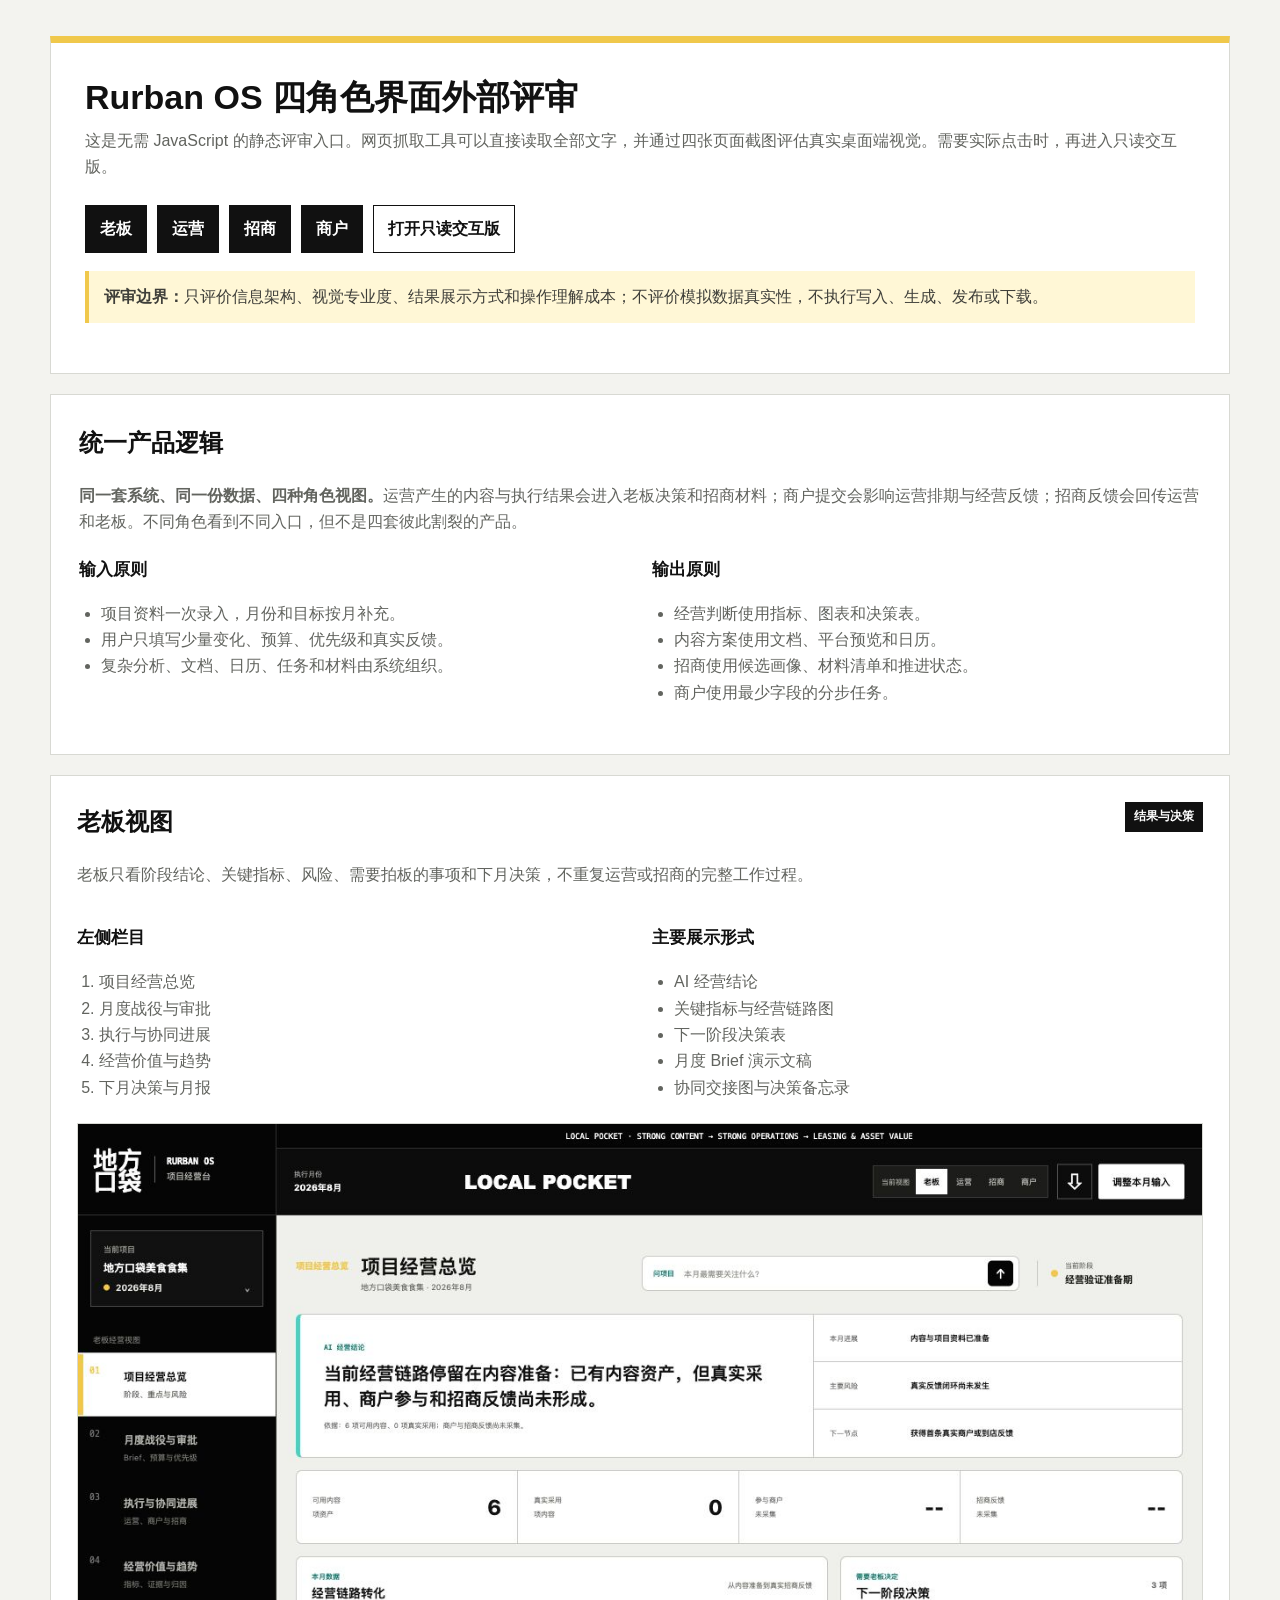
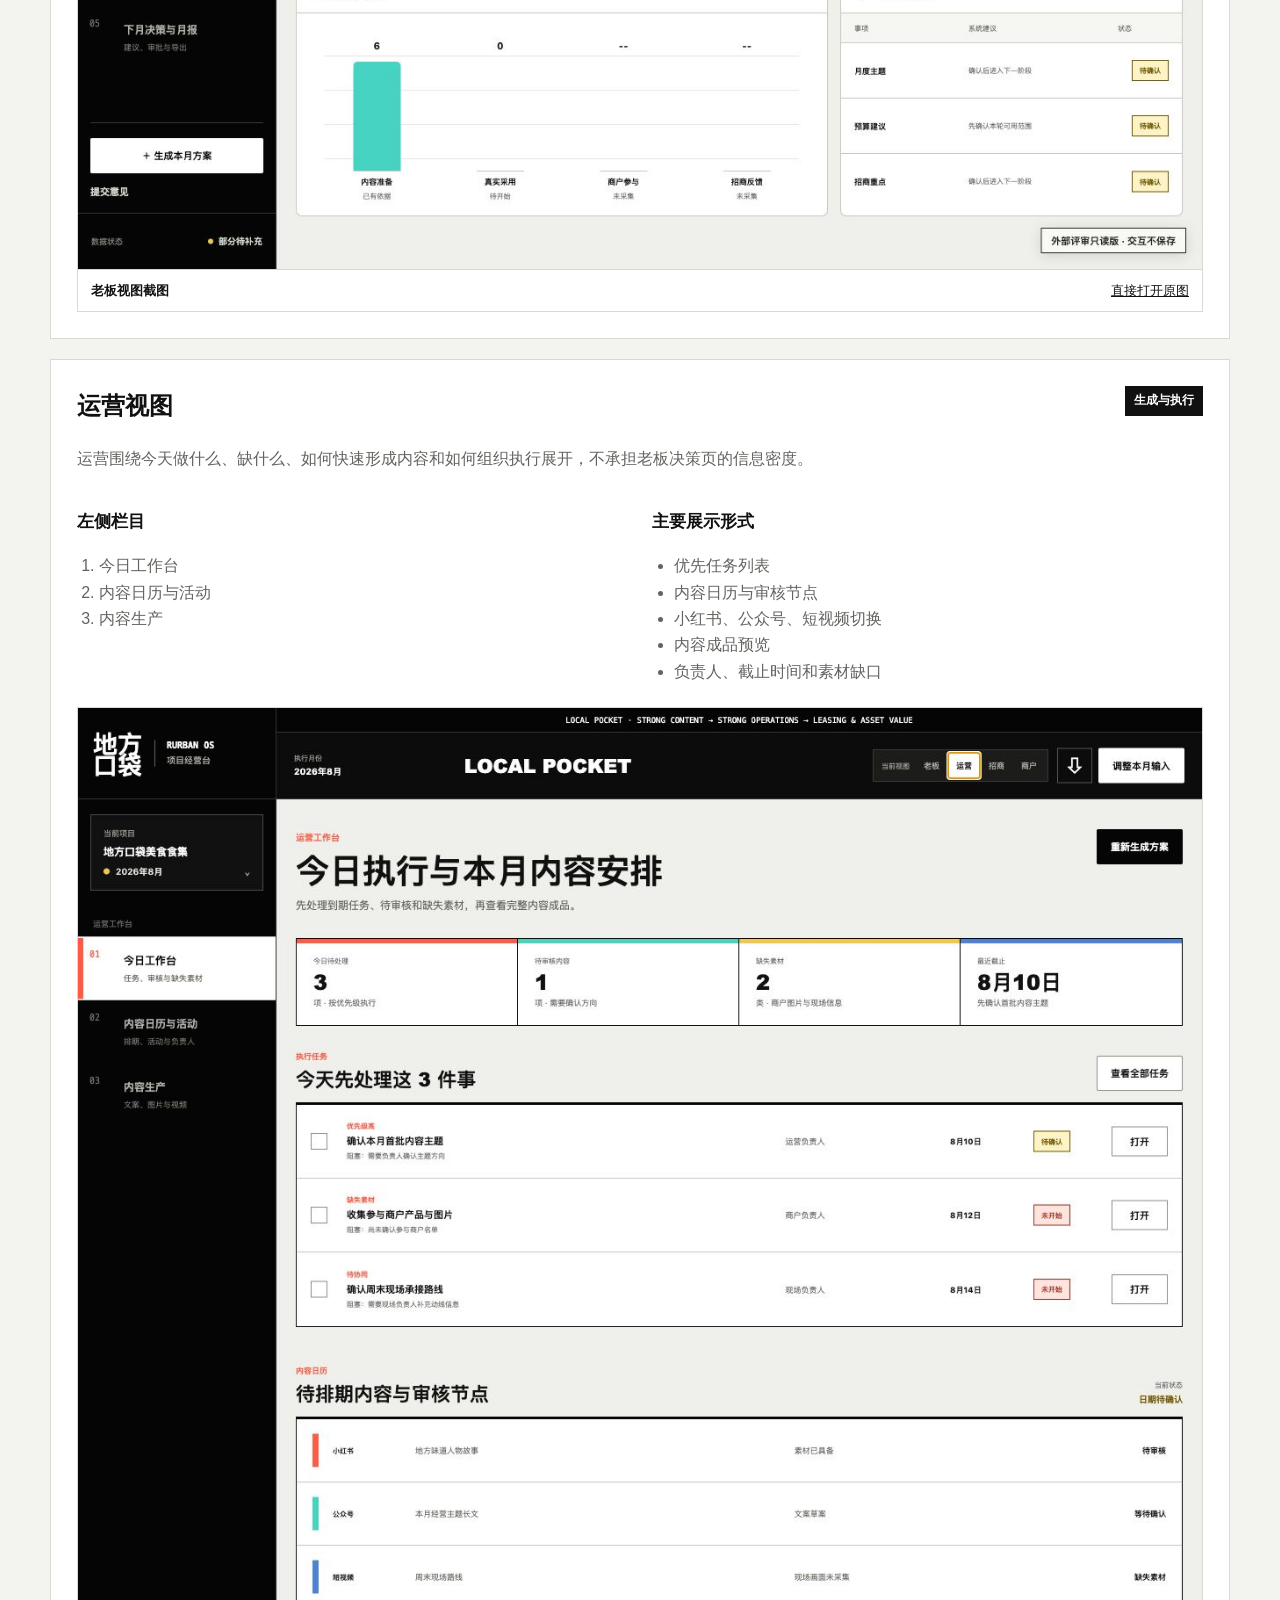
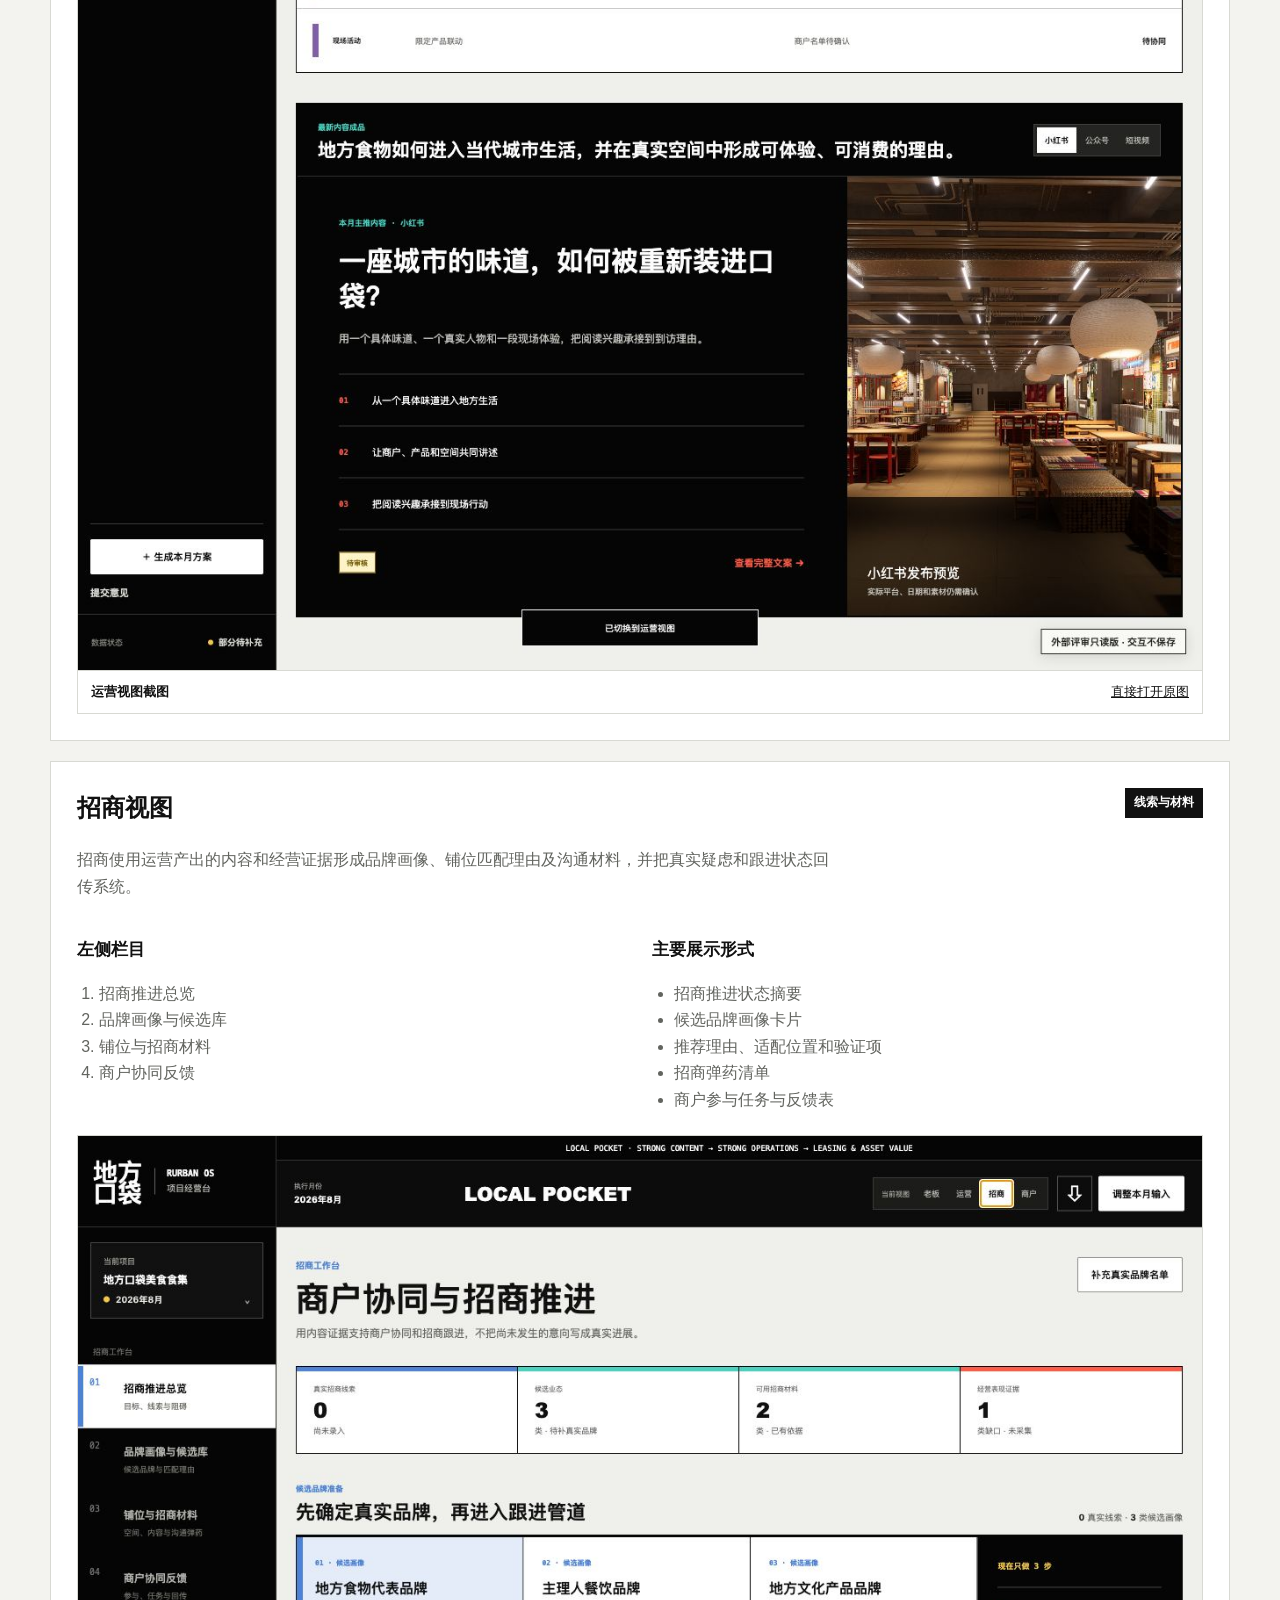
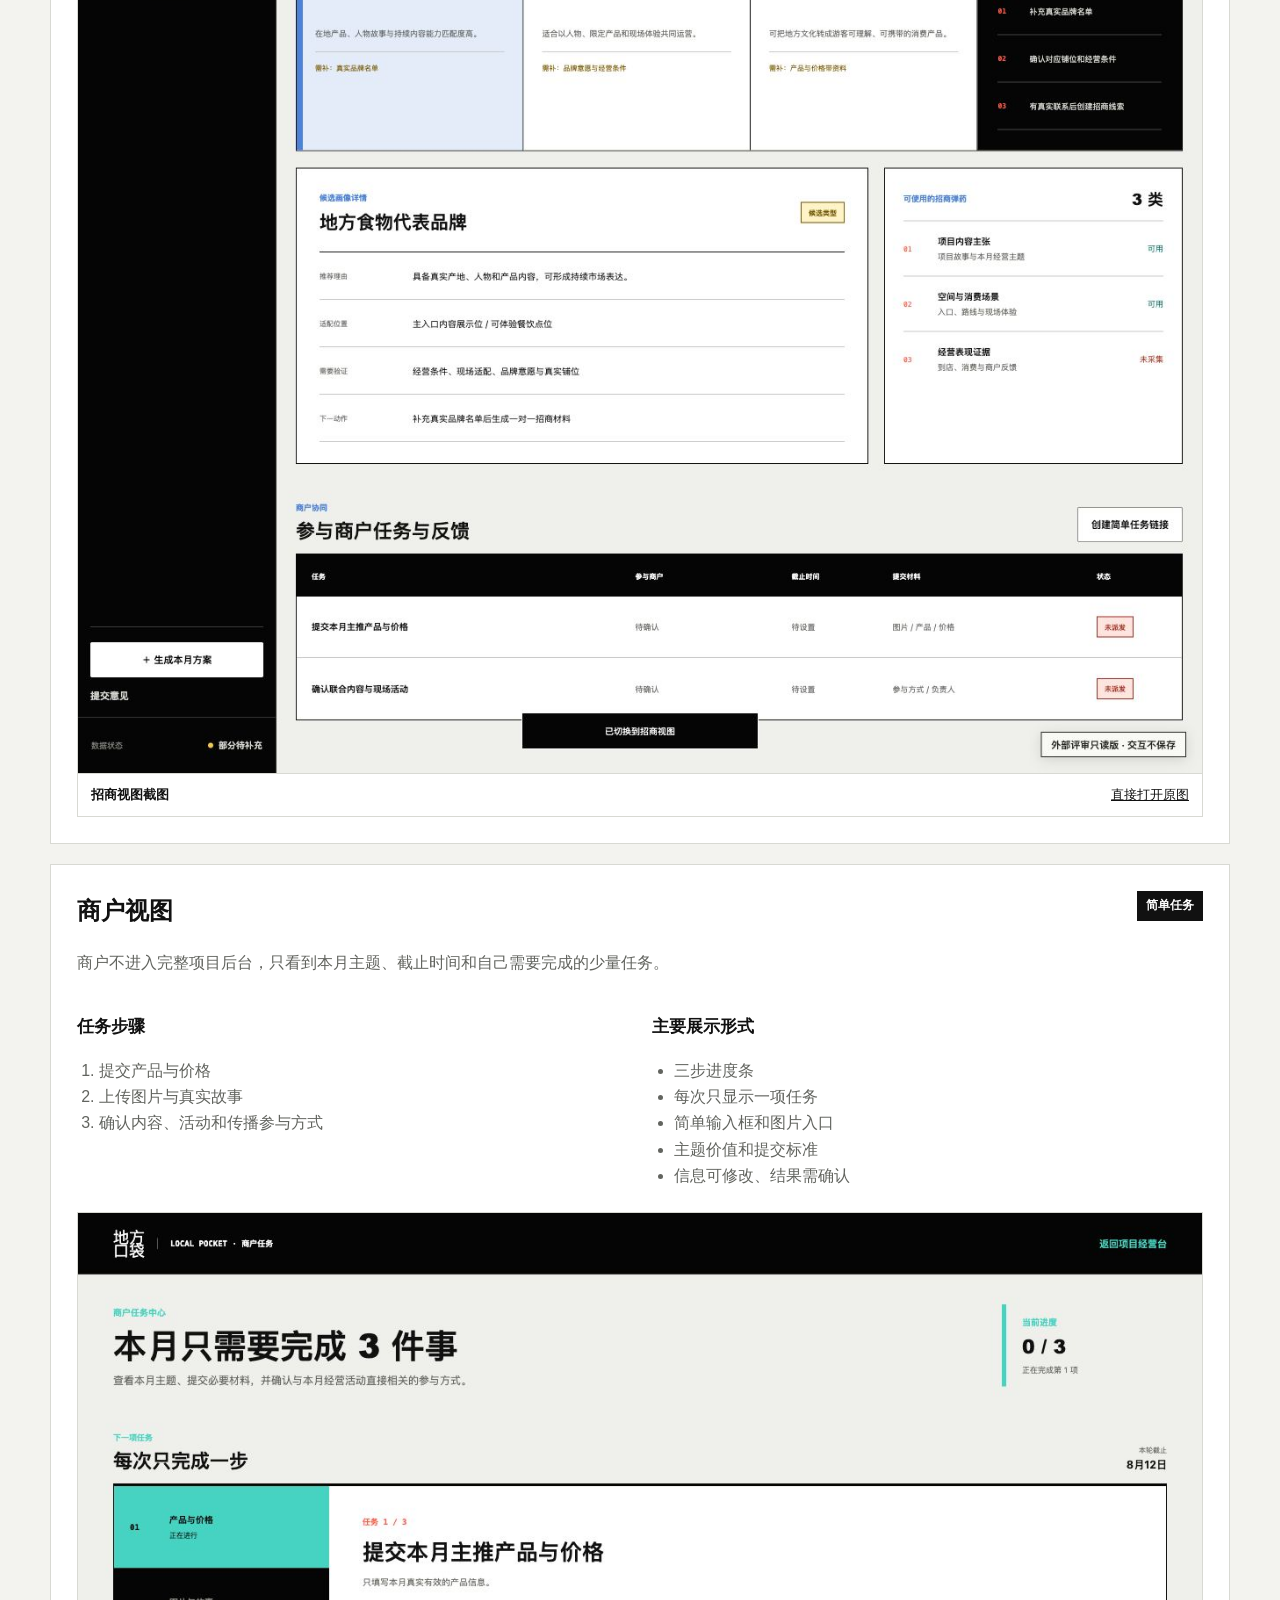
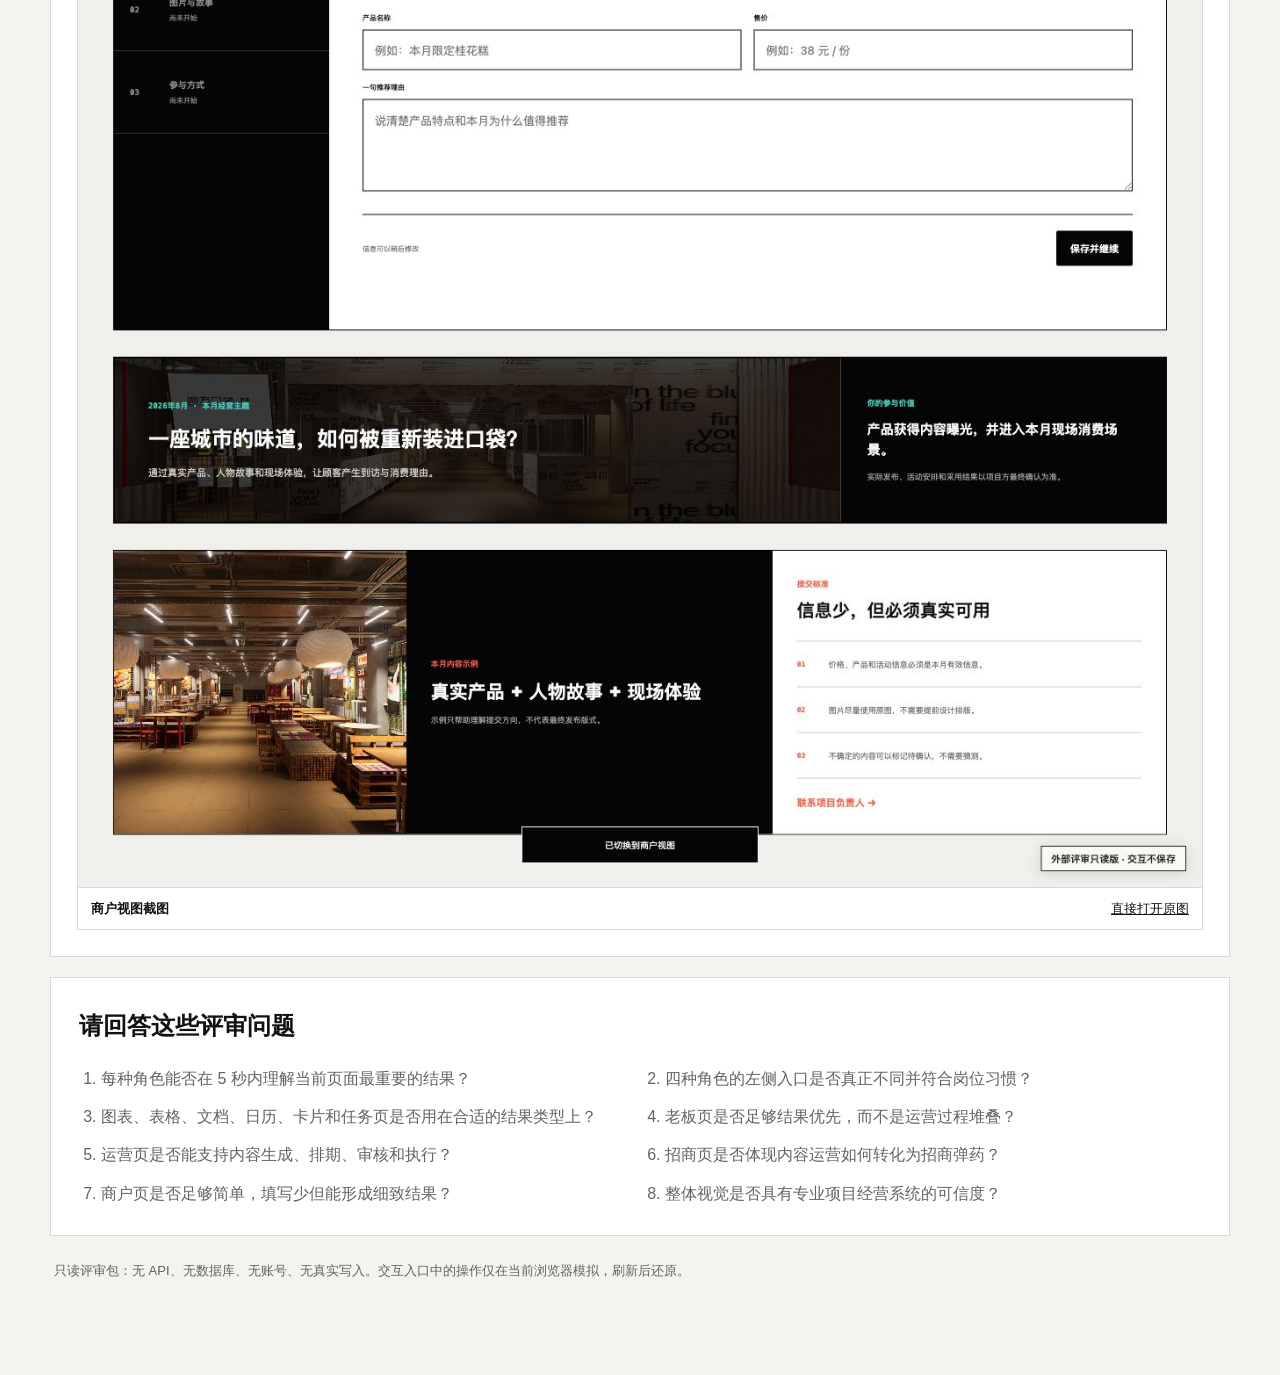
==== index.html @ 967d746f "Publish Rurban OS read-only review" ====
<!doctype html>
<html lang="zh-CN">
<head>
  <meta charset="utf-8">
  <meta name="viewport" content="width=device-width, initial-scale=1">
  <title>Rurban OS｜四角色界面外部评审</title>
  <meta name="description" content="无需 JavaScript 的 Rurban OS 四角色界面评审索引，包含老板、运营、招商、商户页面截图与评审说明。">
  <style>
    :root { color-scheme: light; --ink:#111; --muted:#62645f; --line:#d8d9d3; --paper:#fff; --canvas:#f3f3ef; --yellow:#f0c84b; }
    * { box-sizing:border-box; }
    body { margin:0; color:var(--ink); background:var(--canvas); font-family:-apple-system,BlinkMacSystemFont,"Segoe UI","PingFang SC","Microsoft YaHei",sans-serif; line-height:1.65; }
    a { color:inherit; }
    main { width:min(1180px,calc(100% - 32px)); margin:0 auto; padding:36px 0 80px; }
    header, section, article { background:var(--paper); border:1px solid var(--line); }
    header { padding:34px; border-top:7px solid var(--yellow); }
    h1,h2,h3,p { margin-top:0; }
    h1 { margin-bottom:10px; font-size:34px; line-height:1.2; }
    h2 { font-size:24px; }
    h3 { font-size:17px; }
    p,li { color:var(--muted); }
    nav { display:flex; flex-wrap:wrap; gap:10px; margin-top:24px; }
    nav a,.action { display:inline-block; padding:10px 14px; color:#fff; background:#111; border:1px solid #111; font-weight:700; text-decoration:none; }
    nav a.secondary,.action.secondary { color:#111; background:#fff; }
    .note { margin-top:18px; padding:13px 15px; background:#fff7d6; border-left:4px solid var(--yellow); color:#3f3f3a; }
    section { margin-top:20px; padding:28px; }
    .roles { display:grid; gap:20px; margin-top:20px; }
    article { padding:26px; }
    .role-head { display:flex; align-items:flex-start; justify-content:space-between; gap:20px; }
    .role-head p { max-width:760px; }
    .tag { flex:0 0 auto; padding:5px 9px; background:#111; color:#fff; font-size:12px; font-weight:700; }
    .columns { display:grid; grid-template-columns:1fr 1fr; gap:24px; margin:20px 0; }
    ul,ol { margin-bottom:0; padding-left:22px; }
    figure { margin:22px 0 0; border:1px solid var(--line); background:#ecece7; }
    figure img { display:block; width:100%; height:auto; }
    figcaption { display:flex; flex-wrap:wrap; justify-content:space-between; gap:8px; padding:10px 13px; background:#fff; border-top:1px solid var(--line); font-size:13px; }
    .review-list { display:grid; grid-template-columns:repeat(2,minmax(0,1fr)); gap:12px 28px; }
    code { padding:2px 5px; background:#eeeeea; }
    footer { padding:24px 4px 0; color:var(--muted); font-size:13px; }
    @media (max-width:760px) { h1{font-size:27px}.columns,.review-list{grid-template-columns:1fr}.role-head{display:block}.tag{display:inline-block;margin-bottom:12px} }
  </style>
</head>
<body>
  <main>
    <header>
      <h1>Rurban OS 四角色界面外部评审</h1>
      <p>这是无需 JavaScript 的静态评审入口。网页抓取工具可以直接读取全部文字，并通过四张页面截图评估真实桌面端视觉。需要实际点击时，再进入只读交互版。</p>
      <nav aria-label="评审入口">
        <a href="#owner">老板</a>
        <a href="#operations">运营</a>
        <a href="#leasing">招商</a>
        <a href="#merchant">商户</a>
        <a class="secondary" href="app/">打开只读交互版</a>
      </nav>
      <p class="note"><strong>评审边界：</strong>只评价信息架构、视觉专业度、结果展示方式和操作理解成本；不评价模拟数据真实性，不执行写入、生成、发布或下载。</p>
    </header>

    <section aria-labelledby="scope-title">
      <h2 id="scope-title">统一产品逻辑</h2>
      <p><strong>同一套系统、同一份数据、四种角色视图。</strong>运营产生的内容与执行结果会进入老板决策和招商材料；商户提交会影响运营排期与经营反馈；招商反馈会回传运营和老板。不同角色看到不同入口，但不是四套彼此割裂的产品。</p>
      <div class="columns">
        <div>
          <h3>输入原则</h3>
          <ul>
            <li>项目资料一次录入，月份和目标按月补充。</li>
            <li>用户只填写少量变化、预算、优先级和真实反馈。</li>
            <li>复杂分析、文档、日历、任务和材料由系统组织。</li>
          </ul>
        </div>
        <div>
          <h3>输出原则</h3>
          <ul>
            <li>经营判断使用指标、图表和决策表。</li>
            <li>内容方案使用文档、平台预览和日历。</li>
            <li>招商使用候选画像、材料清单和推进状态。</li>
            <li>商户使用最少字段的分步任务。</li>
          </ul>
        </div>
      </div>
    </section>

    <div class="roles">
      <article id="owner">
        <div class="role-head">
          <div><h2>老板视图</h2><p>老板只看阶段结论、关键指标、风险、需要拍板的事项和下月决策，不重复运营或招商的完整工作过程。</p></div>
          <span class="tag">结果与决策</span>
        </div>
        <div class="columns">
          <div><h3>左侧栏目</h3><ol><li>项目经营总览</li><li>月度战役与审批</li><li>执行与协同进展</li><li>经营价值与趋势</li><li>下月决策与月报</li></ol></div>
          <div><h3>主要展示形式</h3><ul><li>AI 经营结论</li><li>关键指标与经营链路图</li><li>下一阶段决策表</li><li>月度 Brief 演示文稿</li><li>协同交接图与决策备忘录</li></ul></div>
        </div>
        <figure>
          <a href="screenshots/owner.png"><img src="screenshots/owner.png" alt="Rurban OS 老板视图完整桌面端截图"></a>
          <figcaption><strong>老板视图截图</strong><a href="screenshots/owner.png">直接打开原图</a></figcaption>
        </figure>
      </article>

      <article id="operations">
        <div class="role-head">
          <div><h2>运营视图</h2><p>运营围绕今天做什么、缺什么、如何快速形成内容和如何组织执行展开，不承担老板决策页的信息密度。</p></div>
          <span class="tag">生成与执行</span>
        </div>
        <div class="columns">
          <div><h3>左侧栏目</h3><ol><li>今日工作台</li><li>内容日历与活动</li><li>内容生产</li></ol></div>
          <div><h3>主要展示形式</h3><ul><li>优先任务列表</li><li>内容日历与审核节点</li><li>小红书、公众号、短视频切换</li><li>内容成品预览</li><li>负责人、截止时间和素材缺口</li></ul></div>
        </div>
        <figure>
          <a href="screenshots/operations.png"><img src="screenshots/operations.png" alt="Rurban OS 运营视图完整桌面端截图"></a>
          <figcaption><strong>运营视图截图</strong><a href="screenshots/operations.png">直接打开原图</a></figcaption>
        </figure>
      </article>

      <article id="leasing">
        <div class="role-head">
          <div><h2>招商视图</h2><p>招商使用运营产出的内容和经营证据形成品牌画像、铺位匹配理由及沟通材料，并把真实疑虑和跟进状态回传系统。</p></div>
          <span class="tag">线索与材料</span>
        </div>
        <div class="columns">
          <div><h3>左侧栏目</h3><ol><li>招商推进总览</li><li>品牌画像与候选库</li><li>铺位与招商材料</li><li>商户协同反馈</li></ol></div>
          <div><h3>主要展示形式</h3><ul><li>招商推进状态摘要</li><li>候选品牌画像卡片</li><li>推荐理由、适配位置和验证项</li><li>招商弹药清单</li><li>商户参与任务与反馈表</li></ul></div>
        </div>
        <figure>
          <a href="screenshots/leasing.png"><img src="screenshots/leasing.png" alt="Rurban OS 招商视图完整桌面端截图"></a>
          <figcaption><strong>招商视图截图</strong><a href="screenshots/leasing.png">直接打开原图</a></figcaption>
        </figure>
      </article>

      <article id="merchant">
        <div class="role-head">
          <div><h2>商户视图</h2><p>商户不进入完整项目后台，只看到本月主题、截止时间和自己需要完成的少量任务。</p></div>
          <span class="tag">简单任务</span>
        </div>
        <div class="columns">
          <div><h3>任务步骤</h3><ol><li>提交产品与价格</li><li>上传图片与真实故事</li><li>确认内容、活动和传播参与方式</li></ol></div>
          <div><h3>主要展示形式</h3><ul><li>三步进度条</li><li>每次只显示一项任务</li><li>简单输入框和图片入口</li><li>主题价值和提交标准</li><li>信息可修改、结果需确认</li></ul></div>
        </div>
        <figure>
          <a href="screenshots/merchant.png"><img src="screenshots/merchant.png" alt="Rurban OS 商户视图完整桌面端截图"></a>
          <figcaption><strong>商户视图截图</strong><a href="screenshots/merchant.png">直接打开原图</a></figcaption>
        </figure>
      </article>
    </div>

    <section aria-labelledby="questions-title">
      <h2 id="questions-title">请回答这些评审问题</h2>
      <ol class="review-list">
        <li>每种角色能否在 5 秒内理解当前页面最重要的结果？</li>
        <li>四种角色的左侧入口是否真正不同并符合岗位习惯？</li>
        <li>图表、表格、文档、日历、卡片和任务页是否用在合适的结果类型上？</li>
        <li>老板页是否足够结果优先，而不是运营过程堆叠？</li>
        <li>运营页是否能支持内容生成、排期、审核和执行？</li>
        <li>招商页是否体现内容运营如何转化为招商弹药？</li>
        <li>商户页是否足够简单，填写少但能形成细致结果？</li>
        <li>整体视觉是否具有专业项目经营系统的可信度？</li>
      </ol>
    </section>

    <footer>
      <p>只读评审包：无 API、无数据库、无账号、无真实写入。交互入口中的操作仅在当前浏览器模拟，刷新后还原。</p>
    </footer>
  </main>
</body>
</html>
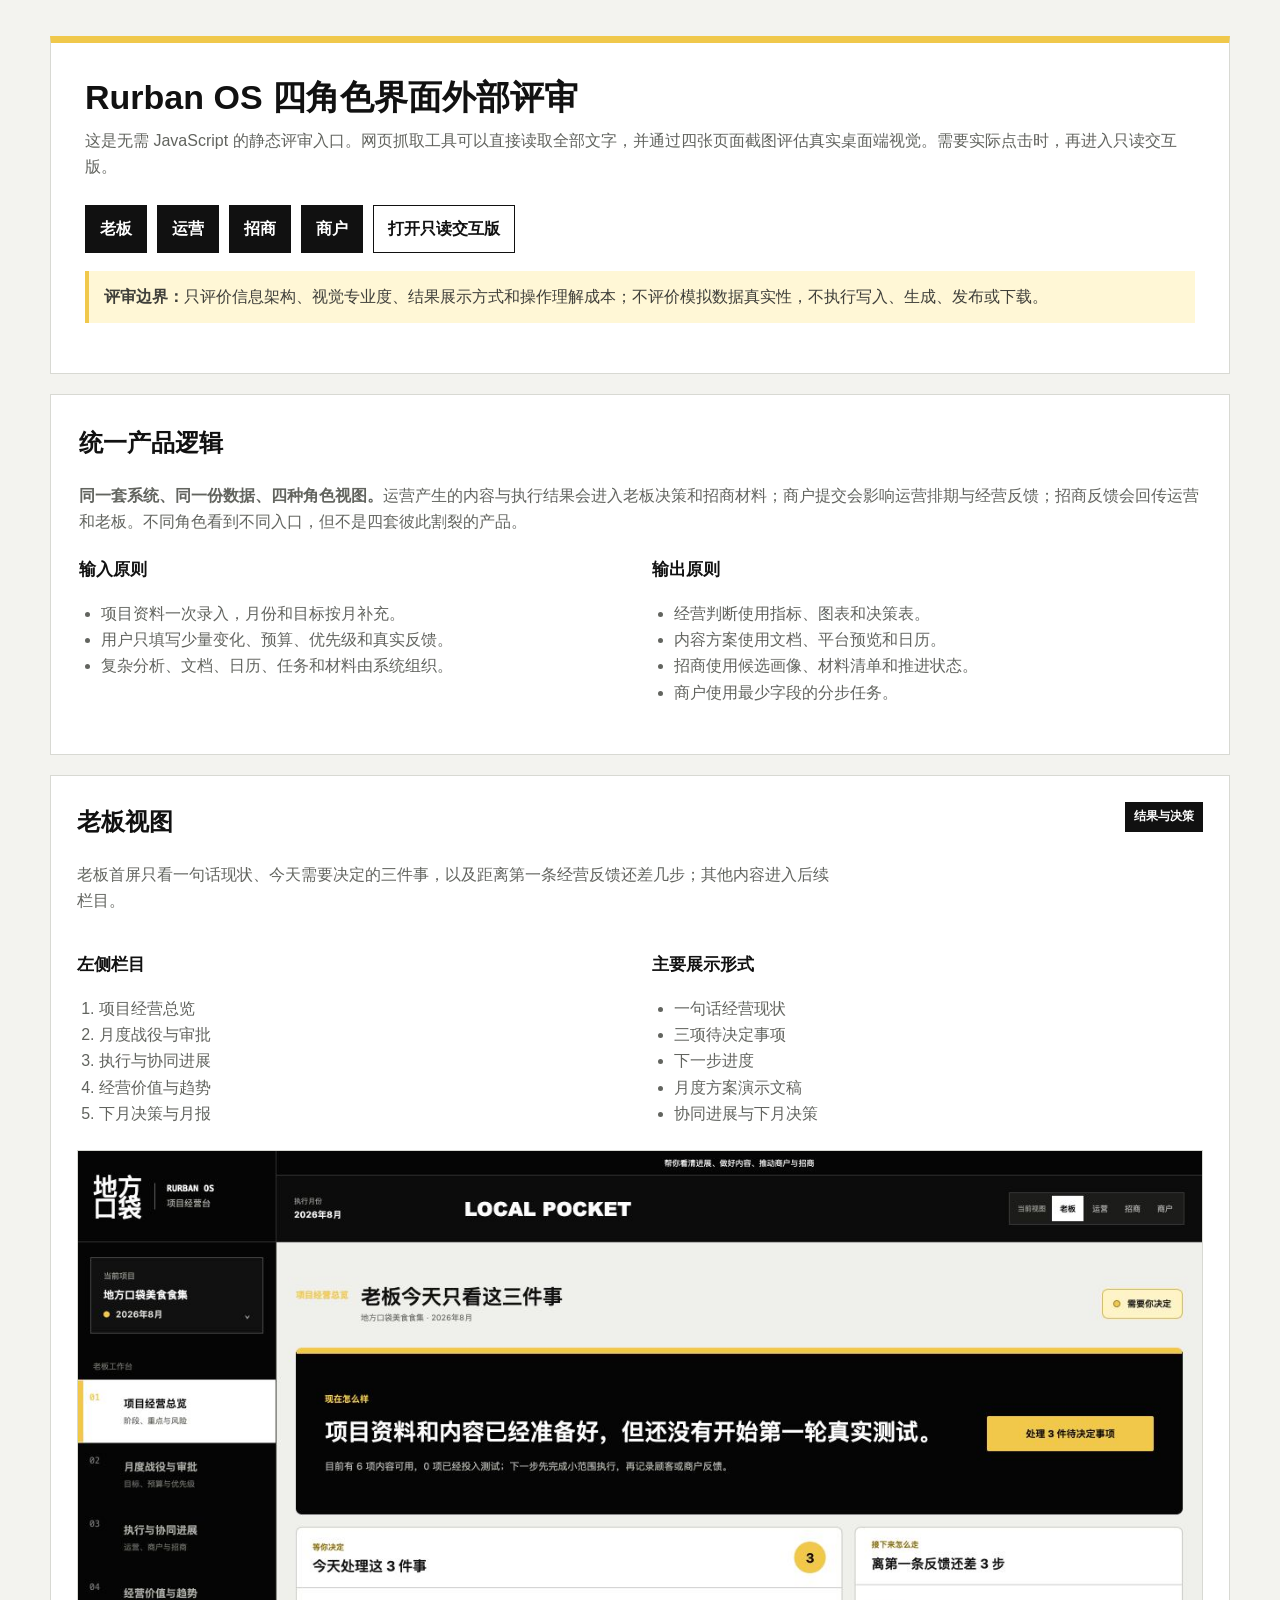
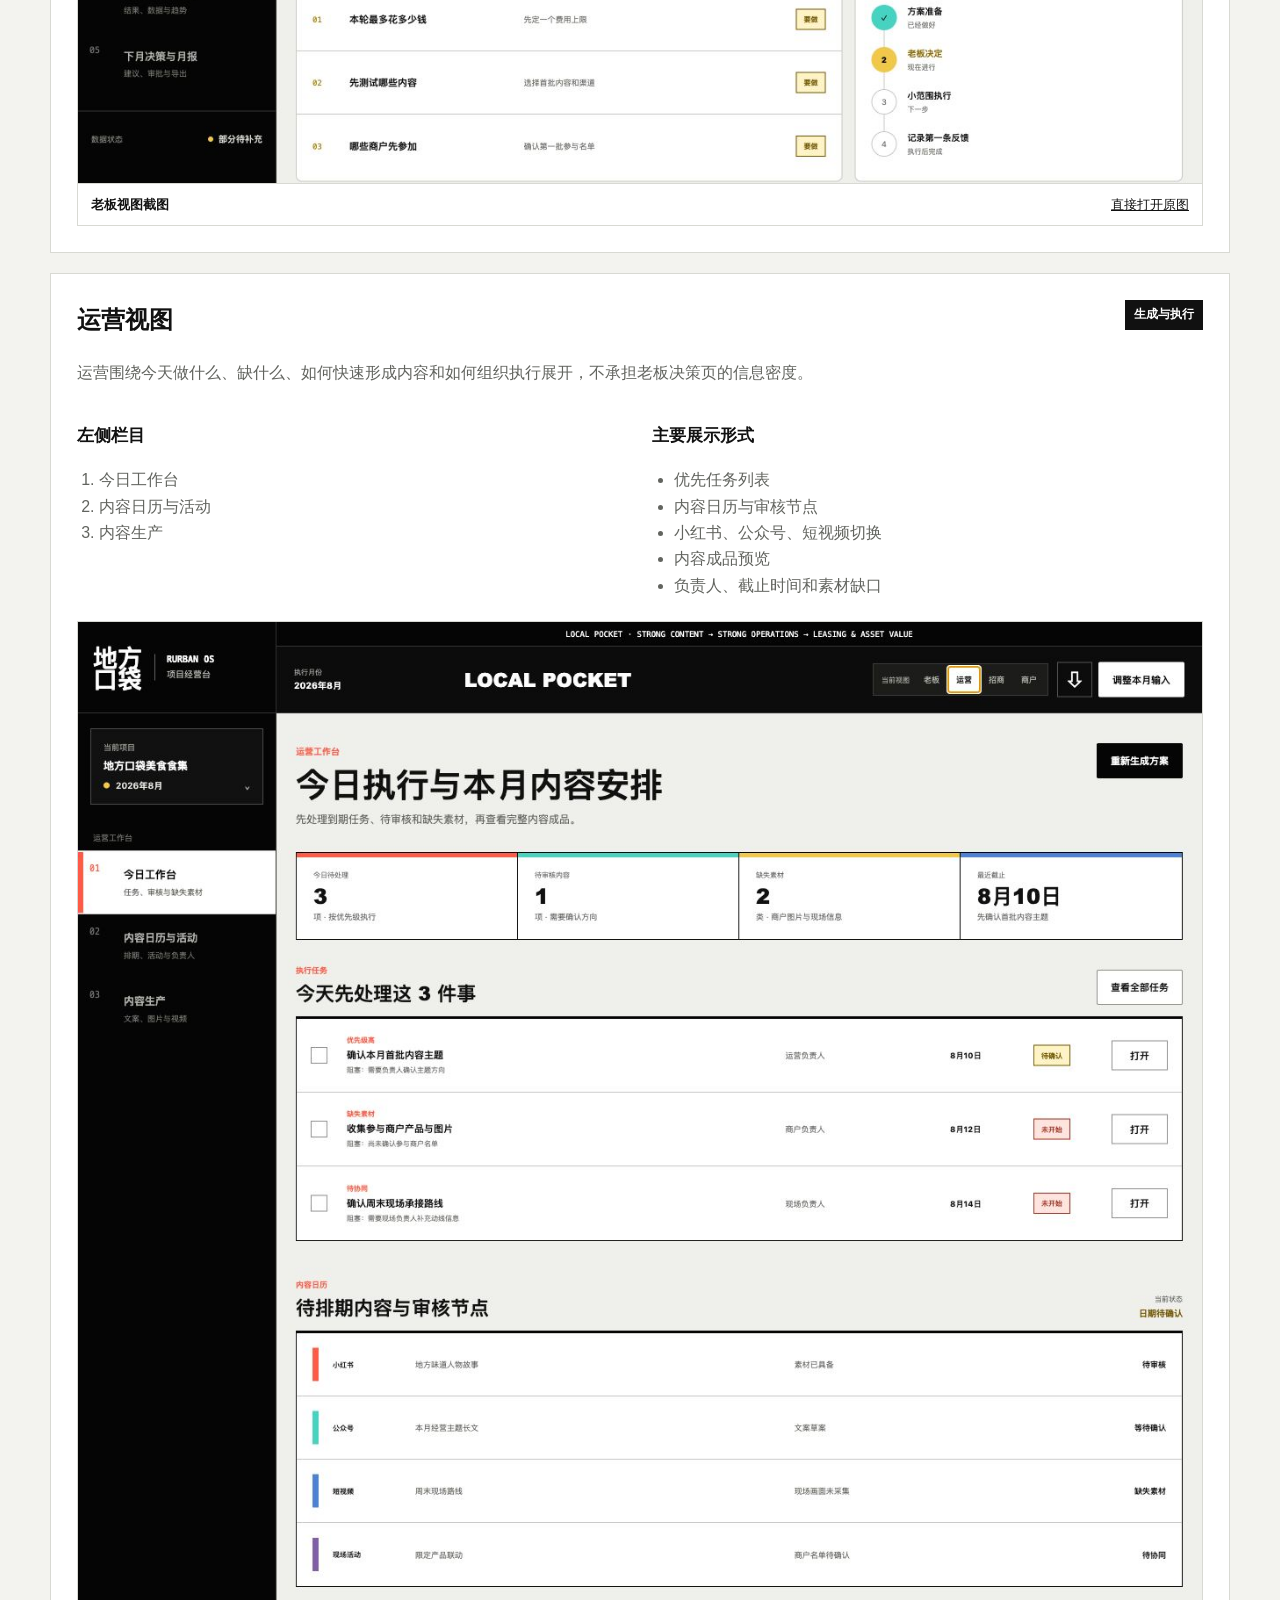
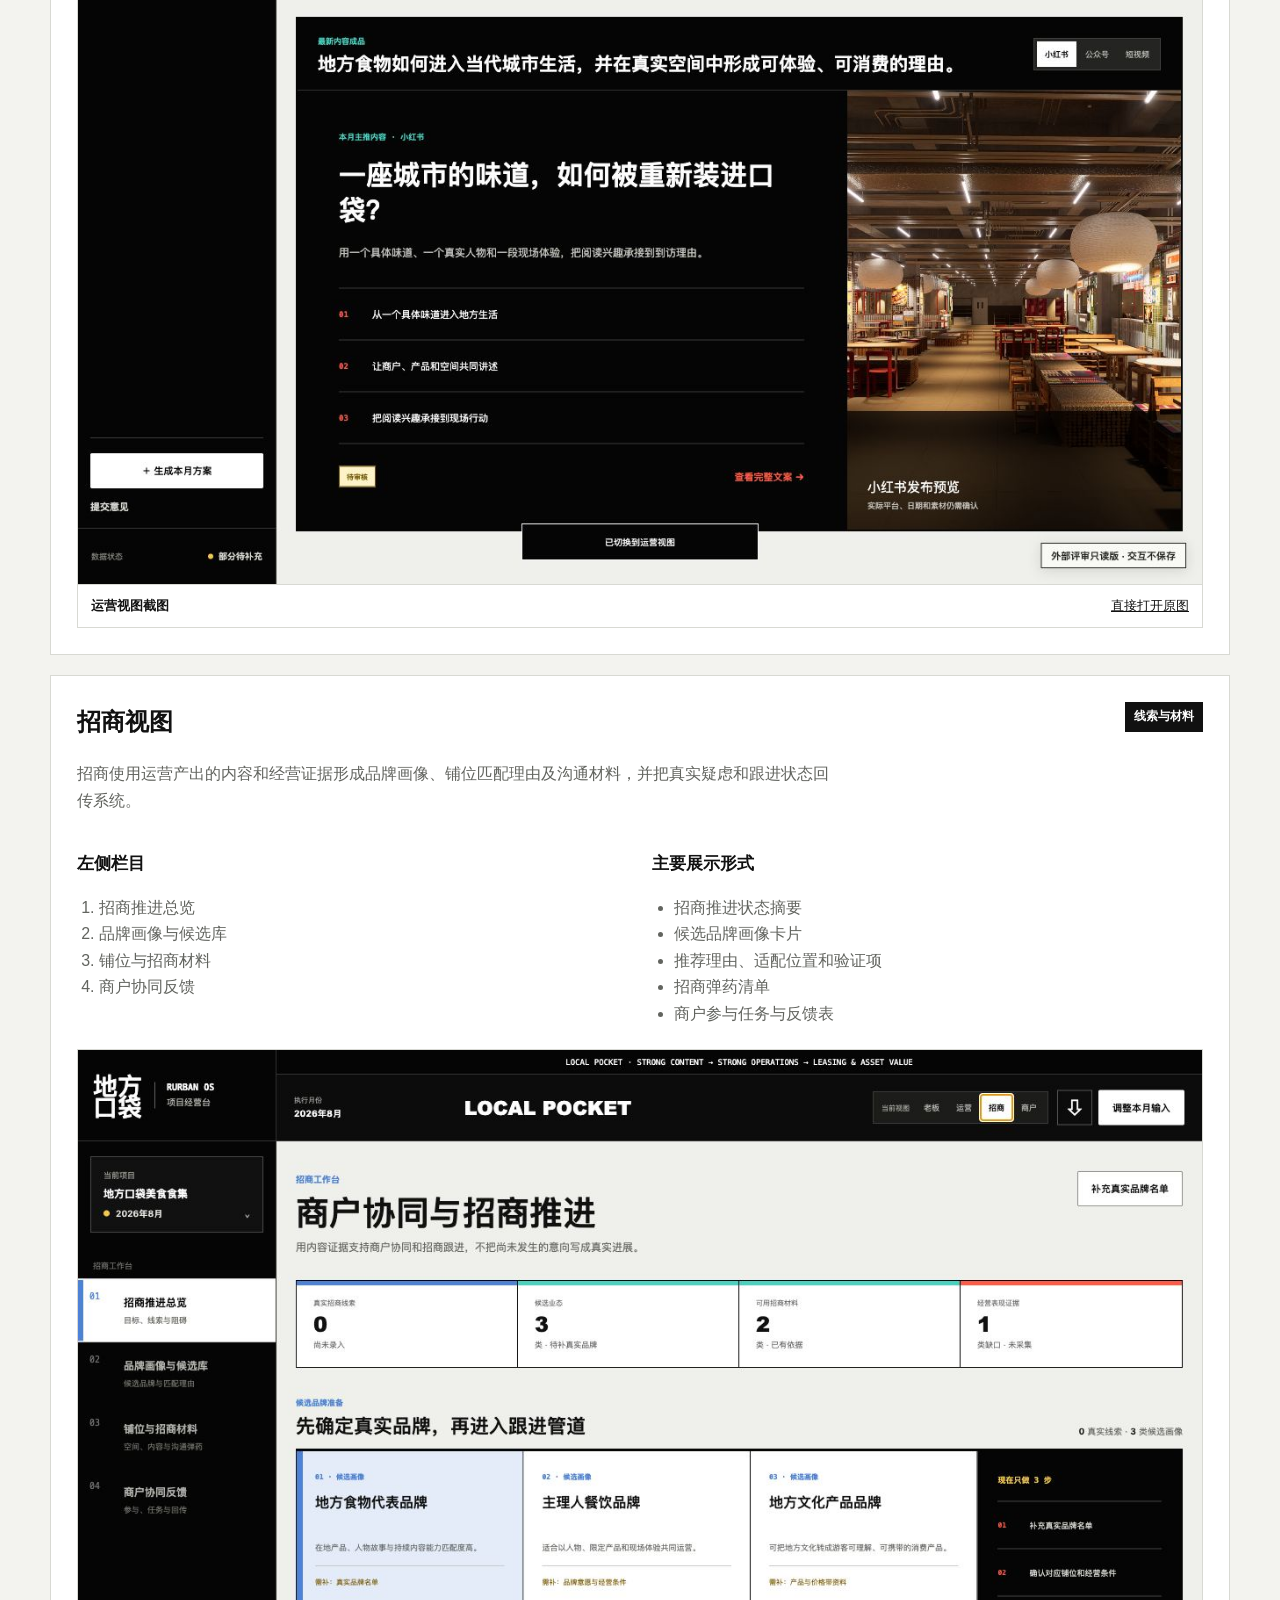
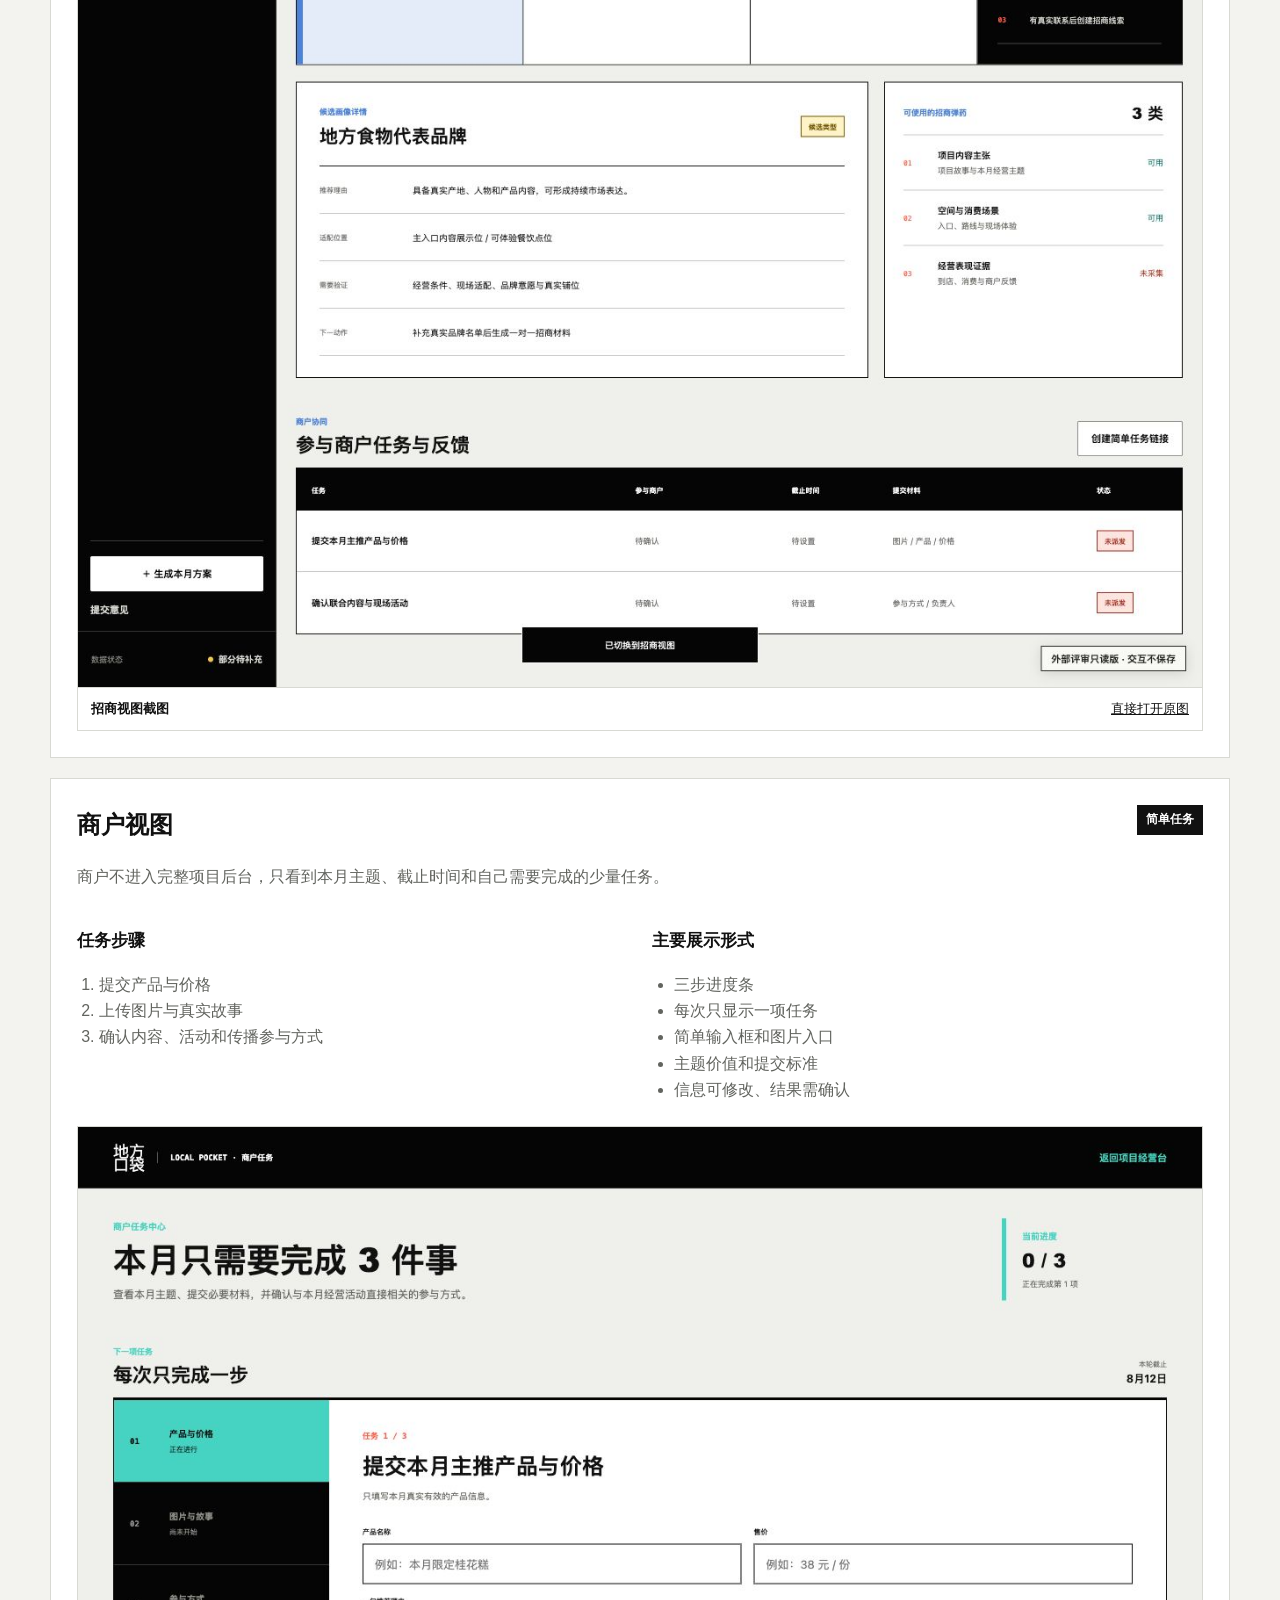
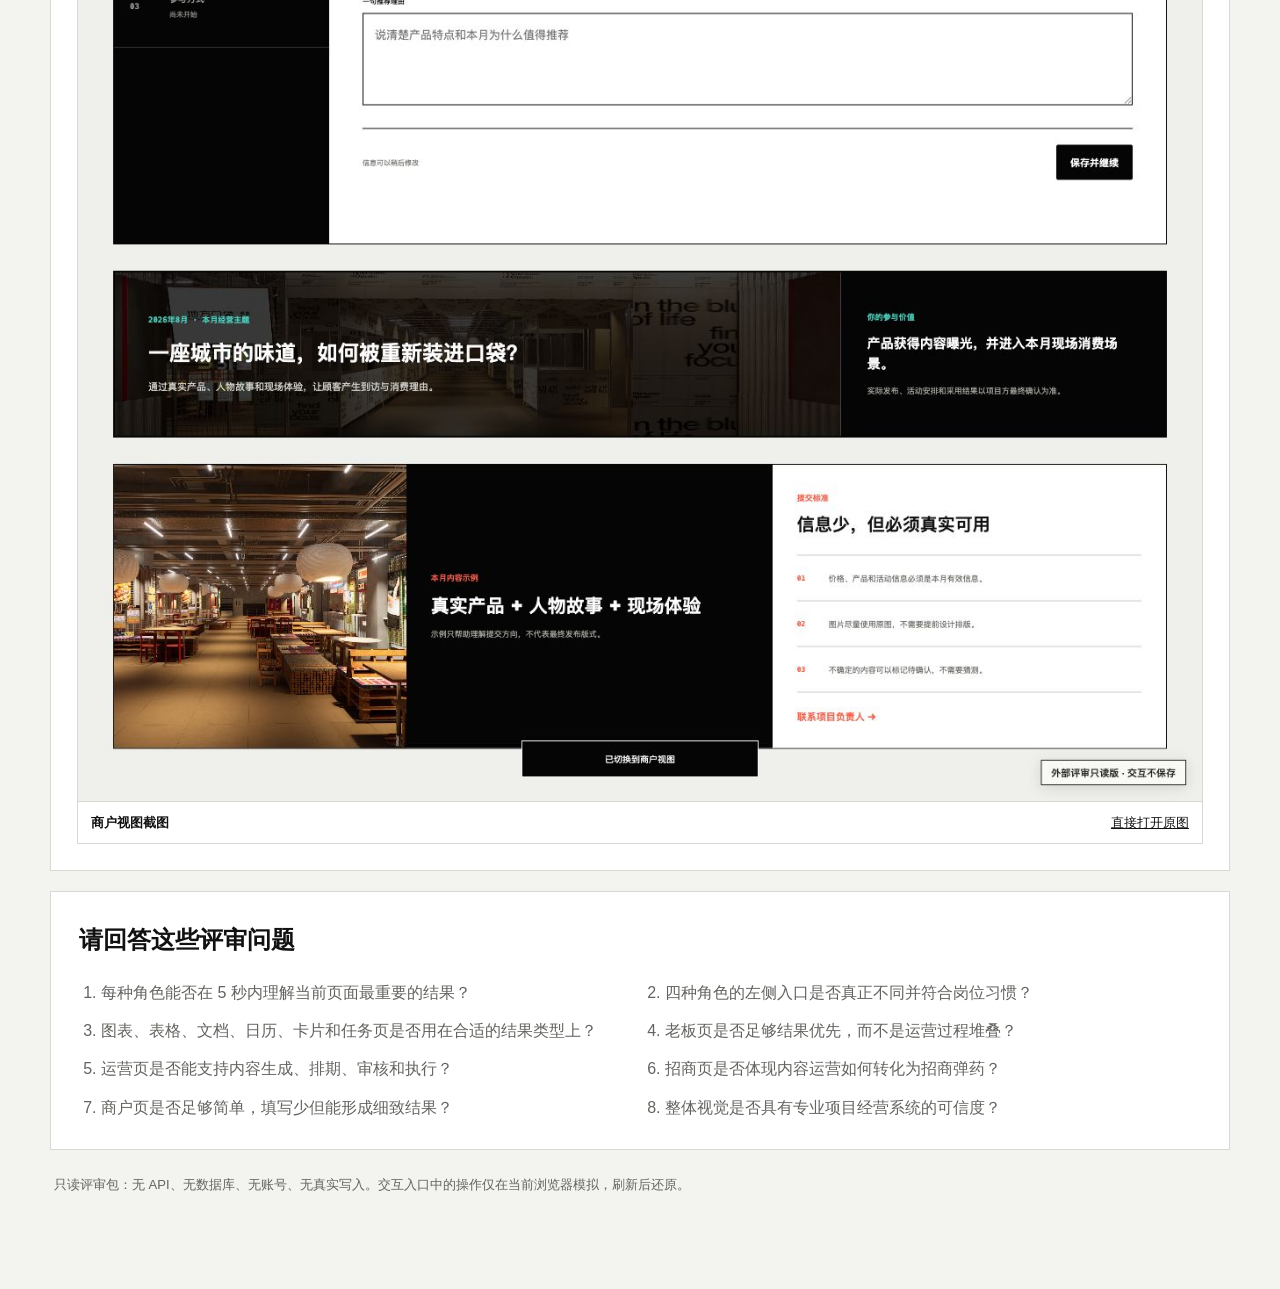
==== commit af2ab08e: "Simplify owner first screen" ====
--- a/index.html
+++ b/index.html
@@ -81,12 +81,12 @@
     <div class="roles">
       <article id="owner">
         <div class="role-head">
-          <div><h2>老板视图</h2><p>老板只看阶段结论、关键指标、风险、需要拍板的事项和下月决策，不重复运营或招商的完整工作过程。</p></div>
+          <div><h2>老板视图</h2><p>老板首屏只看一句话现状、今天需要决定的三件事，以及距离第一条经营反馈还差几步；其他内容进入后续栏目。</p></div>
           <span class="tag">结果与决策</span>
         </div>
         <div class="columns">
           <div><h3>左侧栏目</h3><ol><li>项目经营总览</li><li>月度战役与审批</li><li>执行与协同进展</li><li>经营价值与趋势</li><li>下月决策与月报</li></ol></div>
-          <div><h3>主要展示形式</h3><ul><li>AI 经营结论</li><li>关键指标与经营链路图</li><li>下一阶段决策表</li><li>月度 Brief 演示文稿</li><li>协同交接图与决策备忘录</li></ul></div>
+          <div><h3>主要展示形式</h3><ul><li>一句话经营现状</li><li>三项待决定事项</li><li>下一步进度</li><li>月度方案演示文稿</li><li>协同进展与下月决策</li></ul></div>
         </div>
         <figure>
           <a href="screenshots/owner.png"><img src="screenshots/owner.png" alt="Rurban OS 老板视图完整桌面端截图"></a>
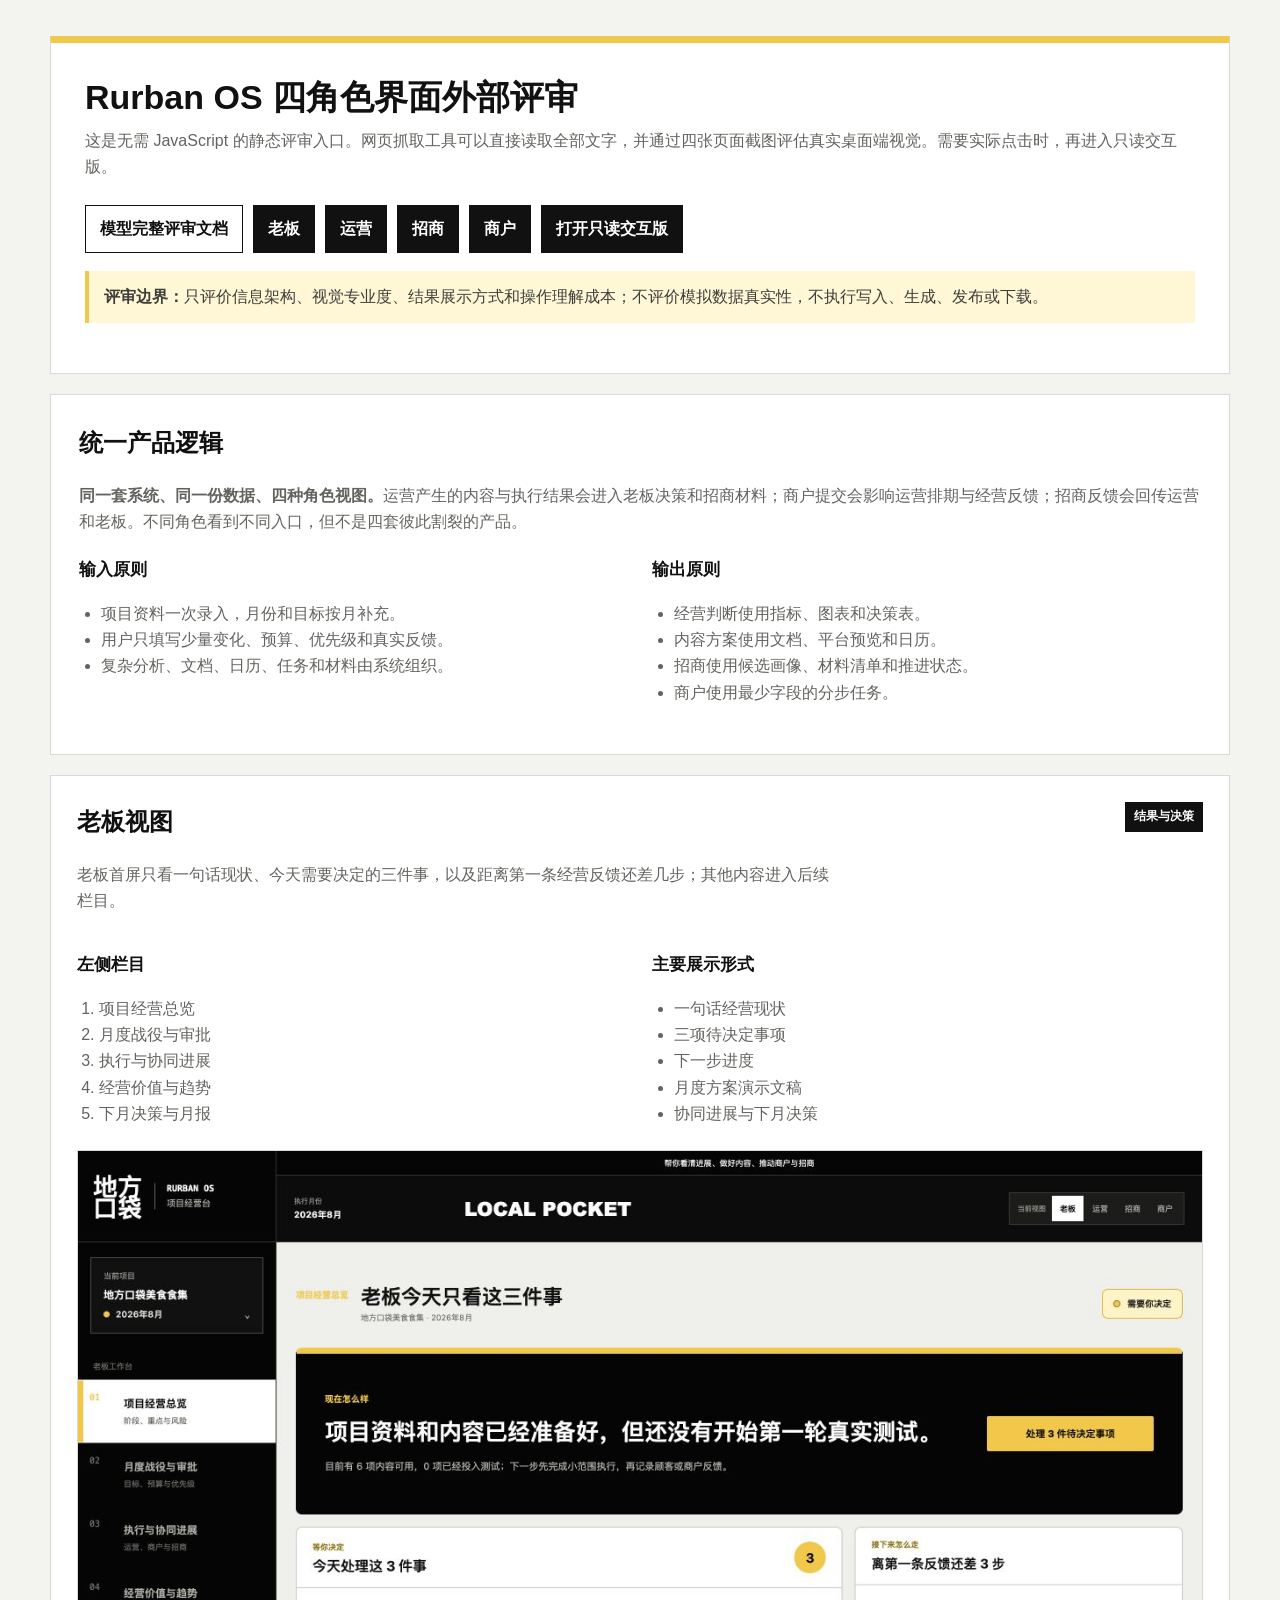
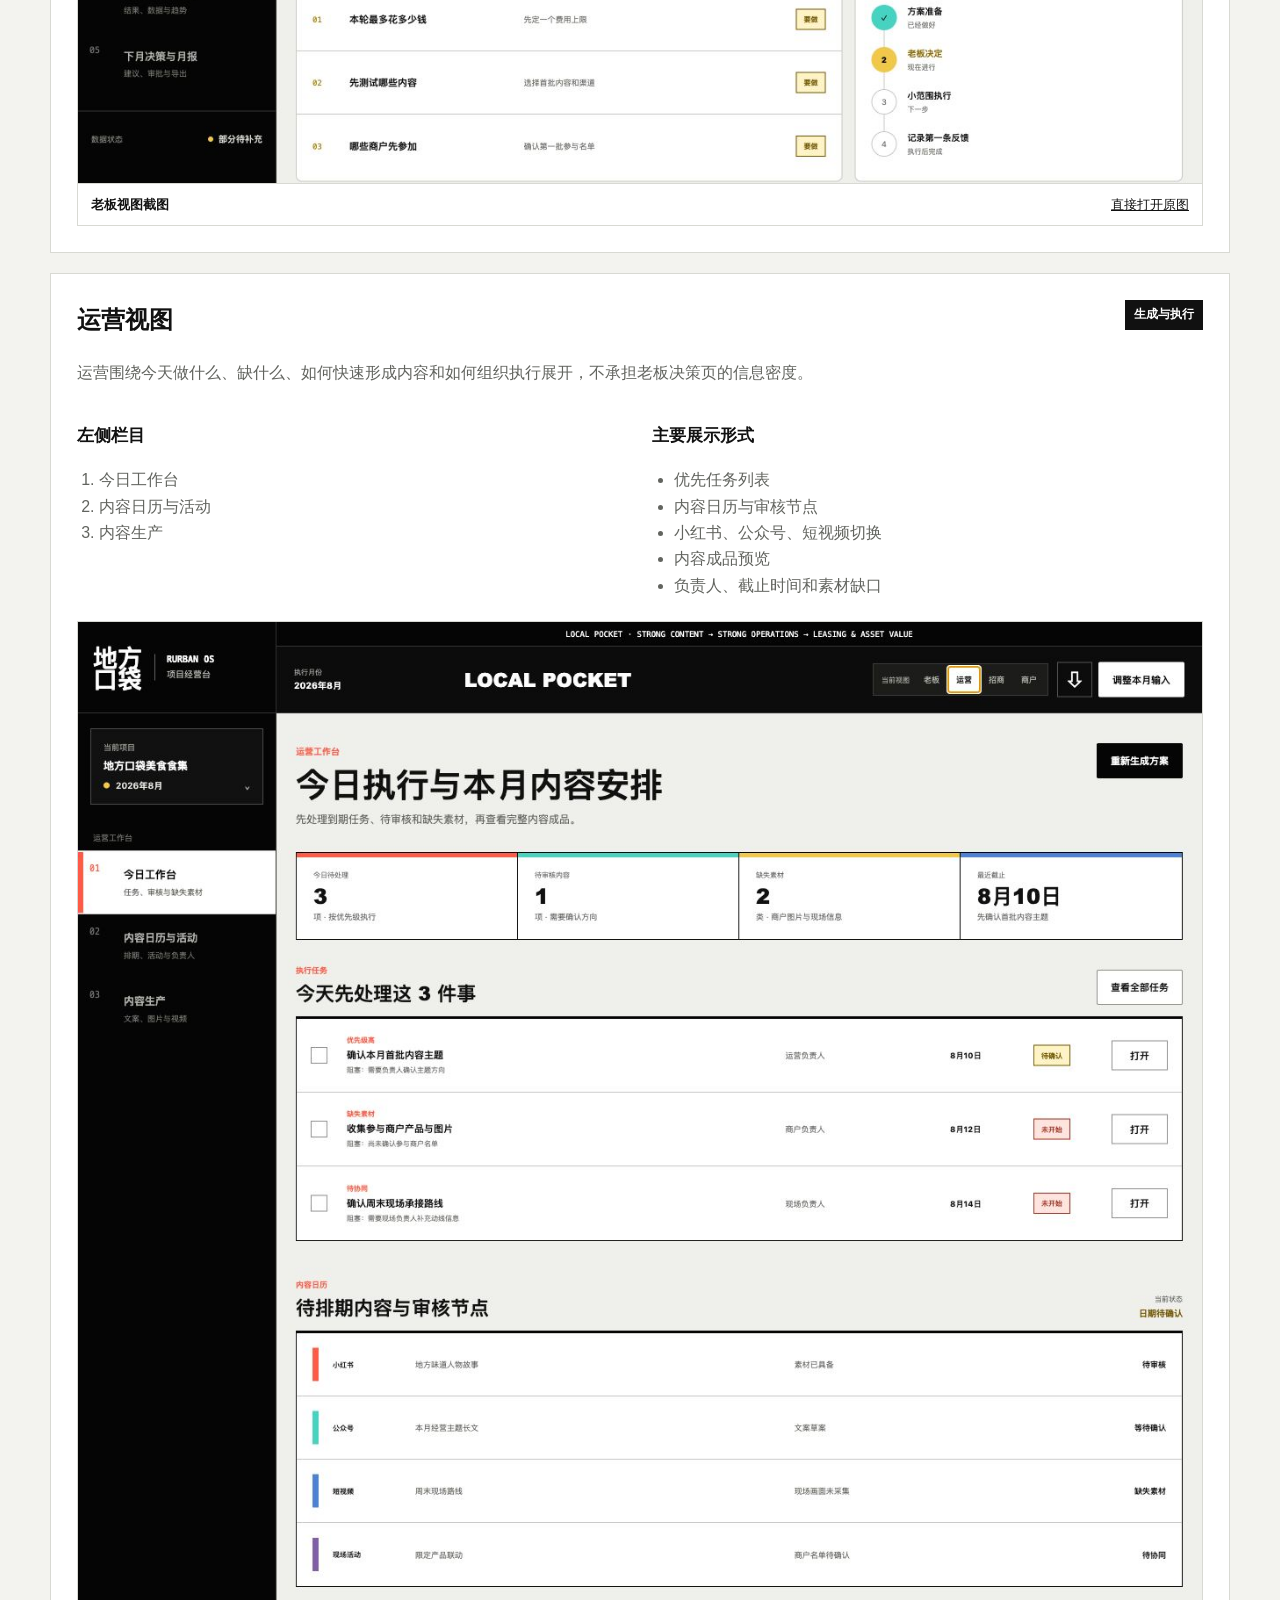
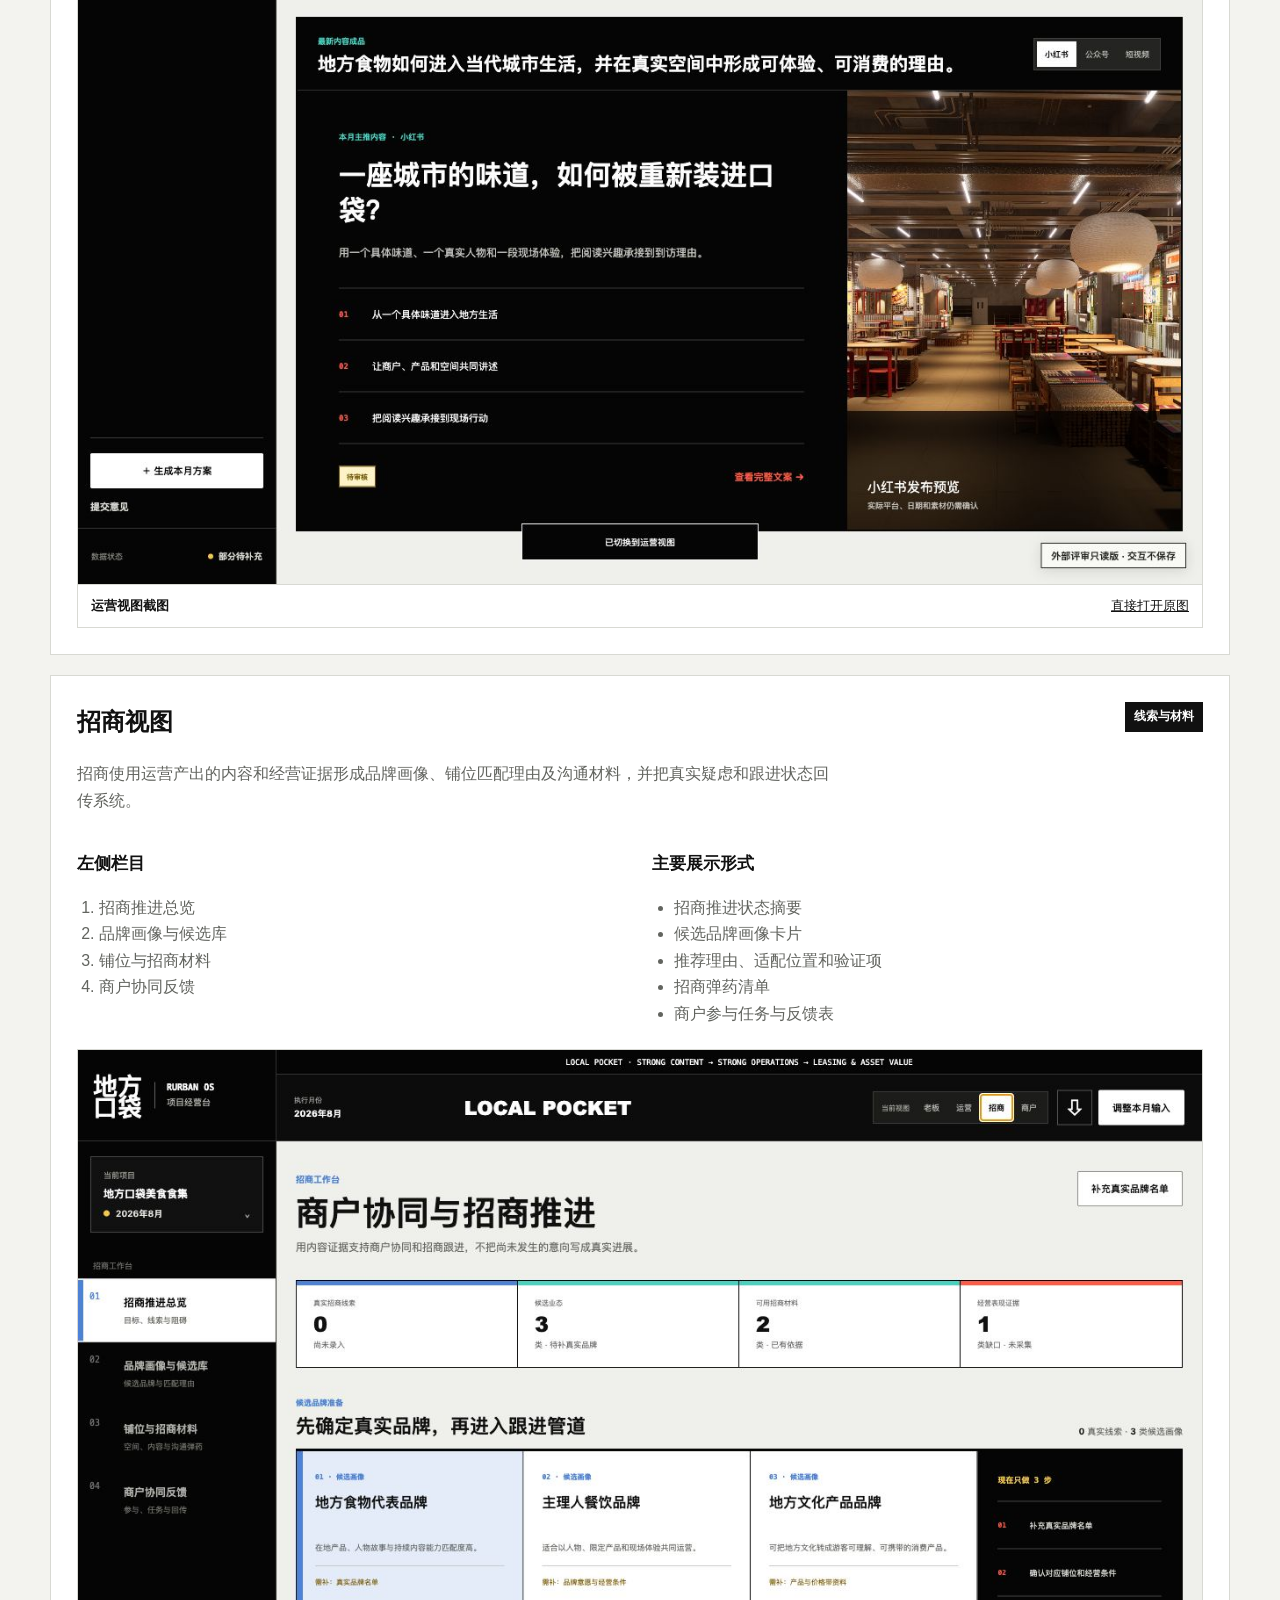
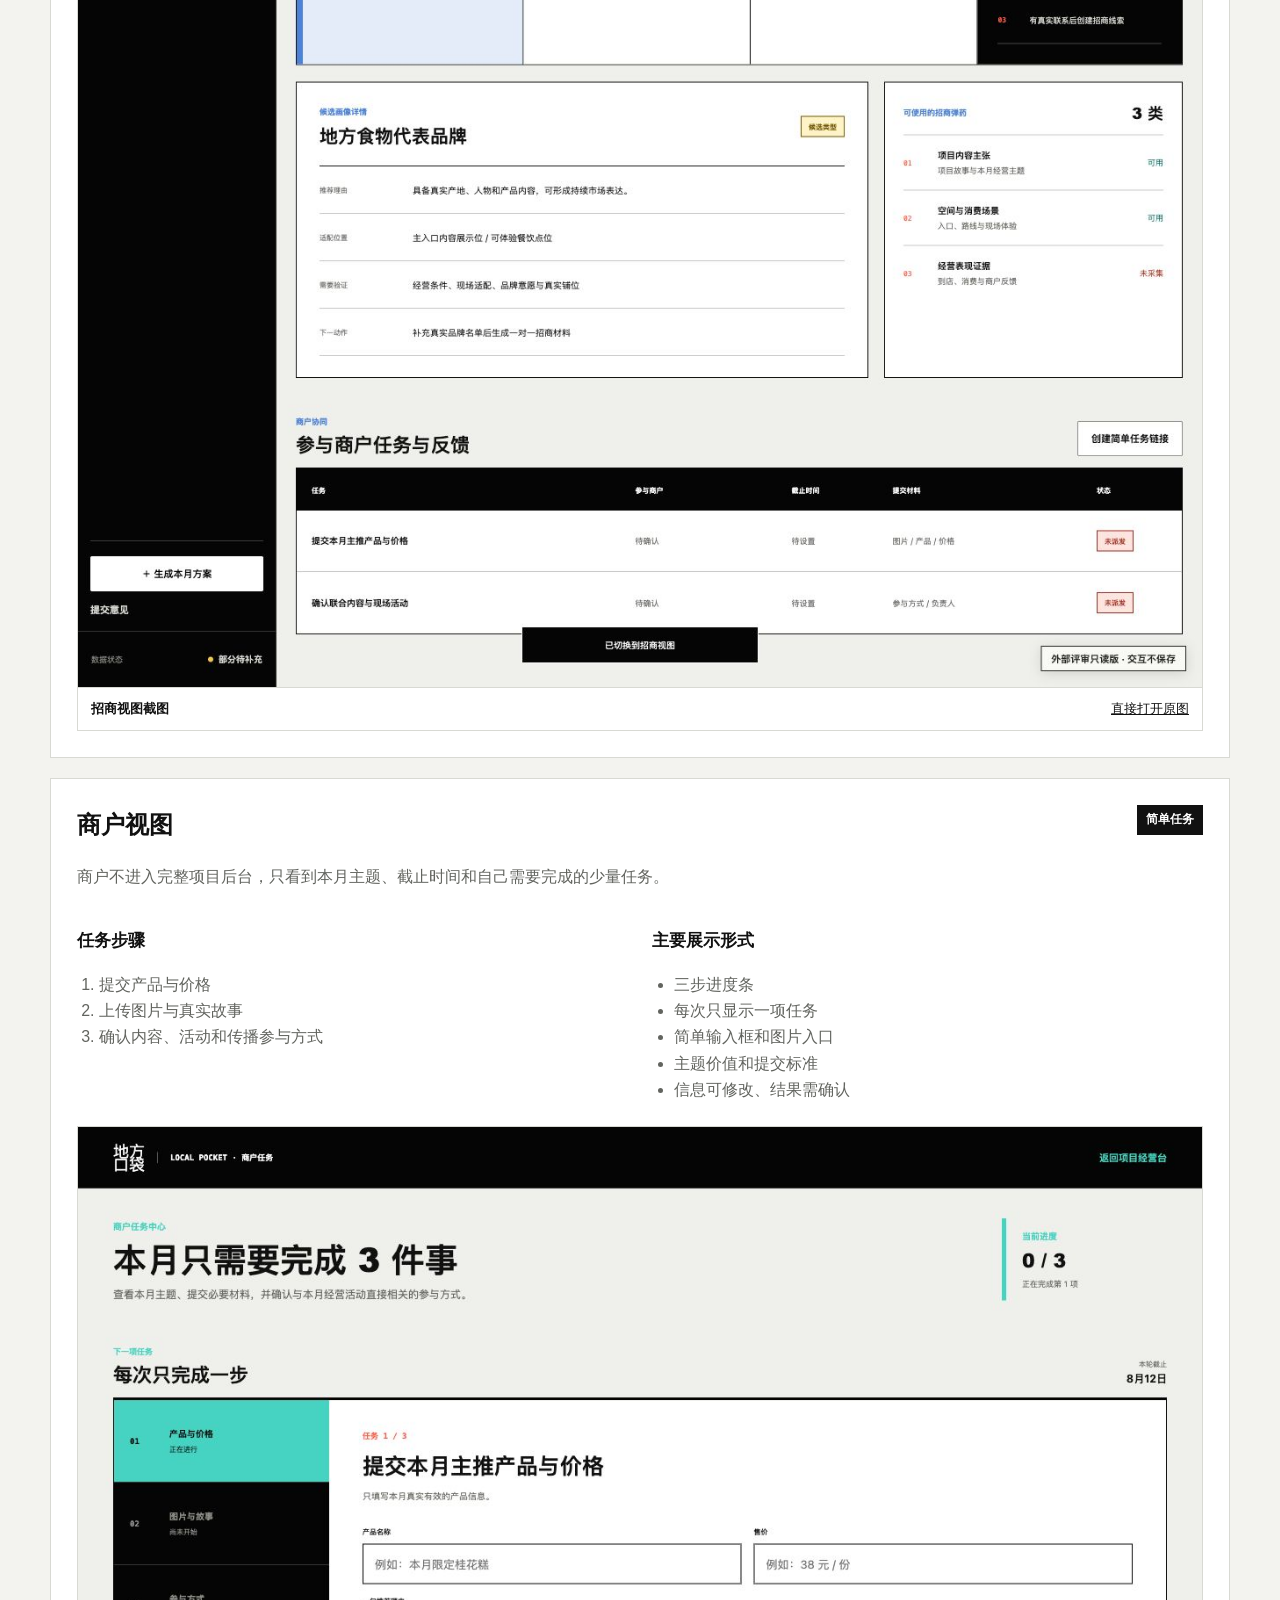
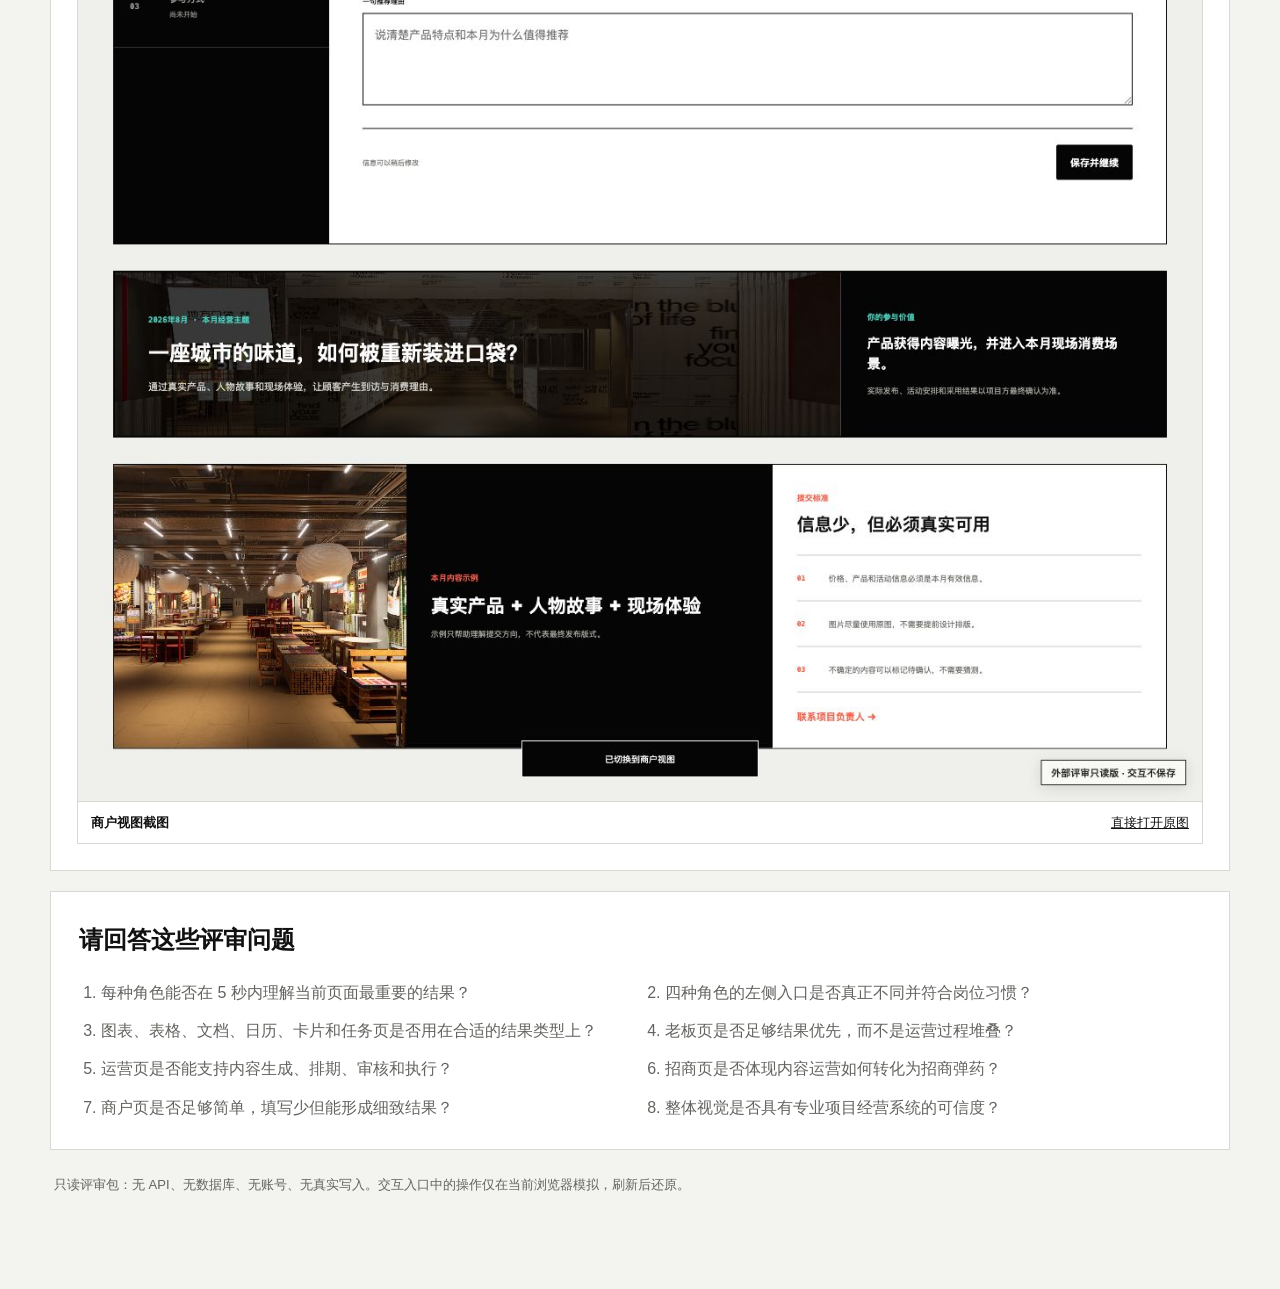
==== commit f6bcfed9: "Add stable model review portal" ====
--- a/index.html
+++ b/index.html
@@ -45,11 +45,12 @@
       <h1>Rurban OS 四角色界面外部评审</h1>
       <p>这是无需 JavaScript 的静态评审入口。网页抓取工具可以直接读取全部文字，并通过四张页面截图评估真实桌面端视觉。需要实际点击时，再进入只读交互版。</p>
       <nav aria-label="评审入口">
+        <a class="secondary" href="https://github.com/elomacken-sketch/rurban-os-role-review/blob/main/MODEL_REVIEW.md">模型完整评审文档</a>
         <a href="#owner">老板</a>
         <a href="#operations">运营</a>
         <a href="#leasing">招商</a>
         <a href="#merchant">商户</a>
-        <a class="secondary" href="app/">打开只读交互版</a>
+        <a href="app/">打开只读交互版</a>
       </nav>
       <p class="note"><strong>评审边界：</strong>只评价信息架构、视觉专业度、结果展示方式和操作理解成本；不评价模拟数据真实性，不执行写入、生成、发布或下载。</p>
     </header>
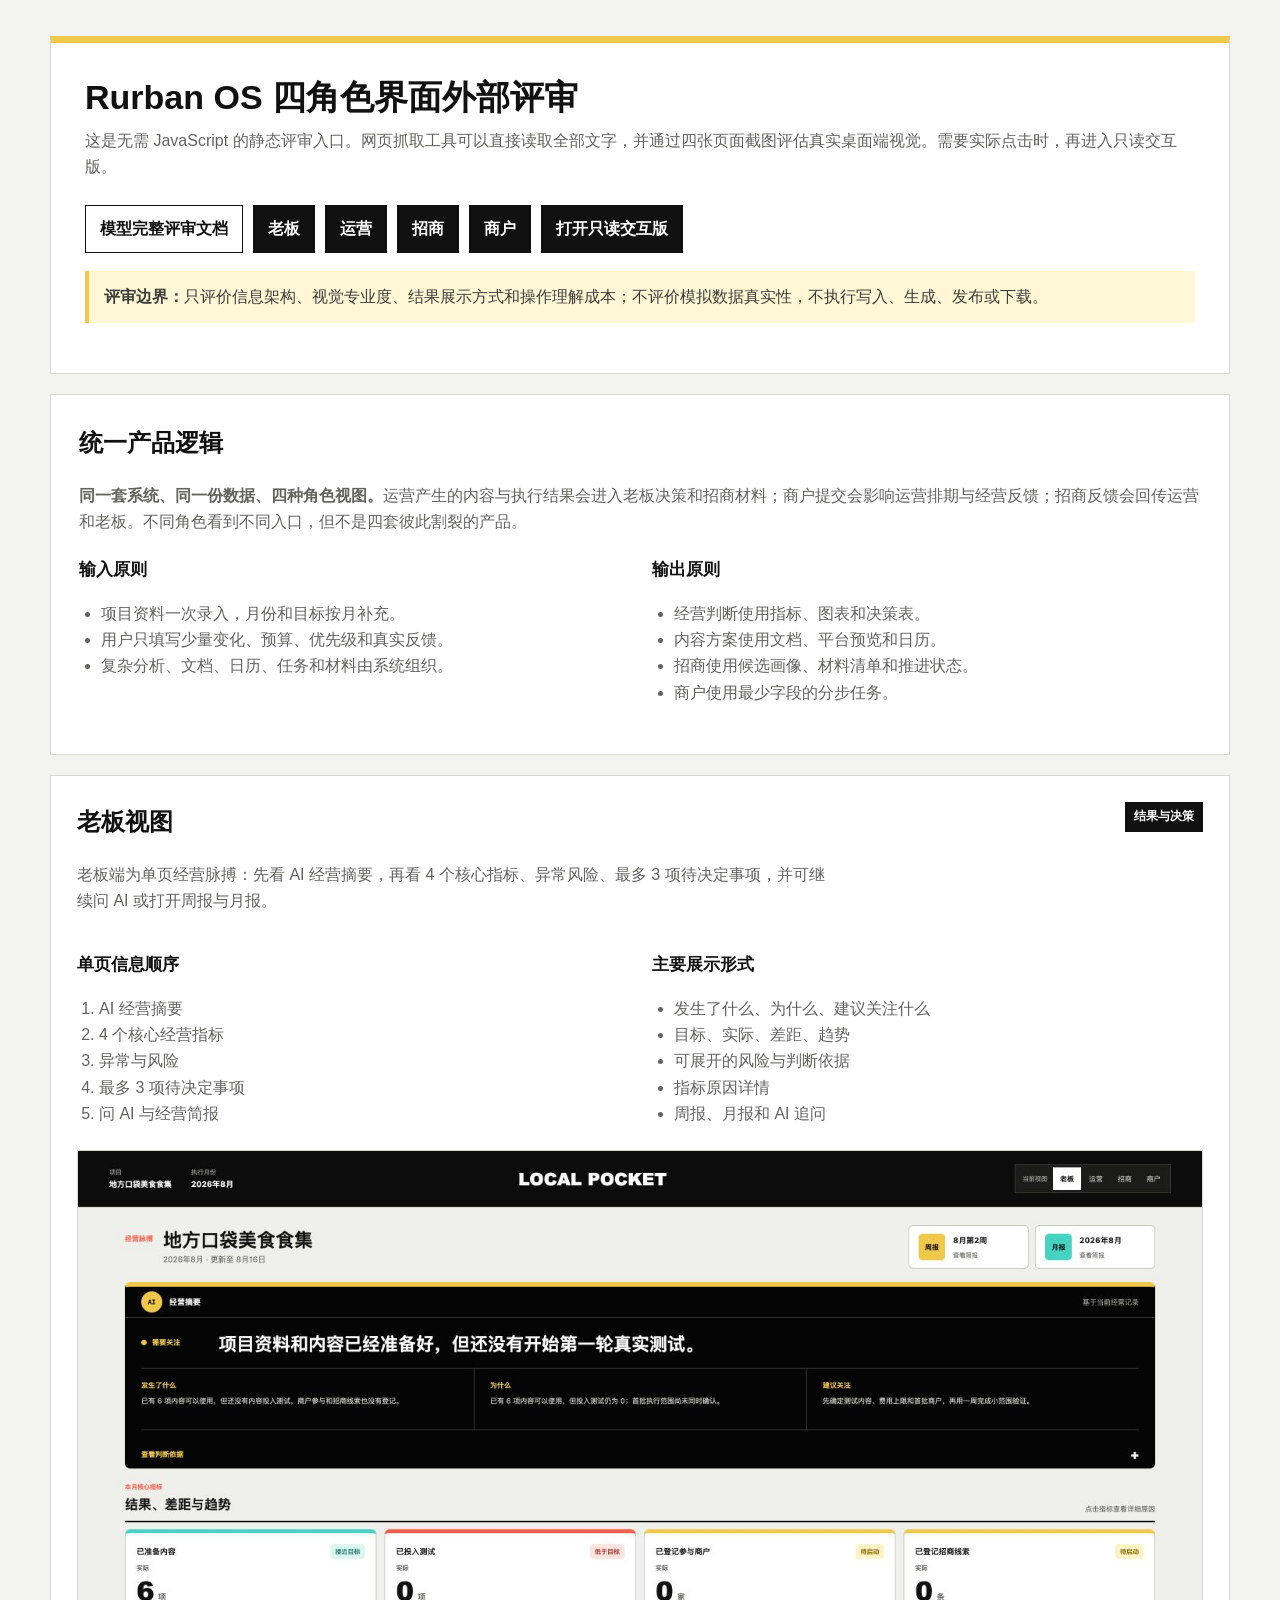
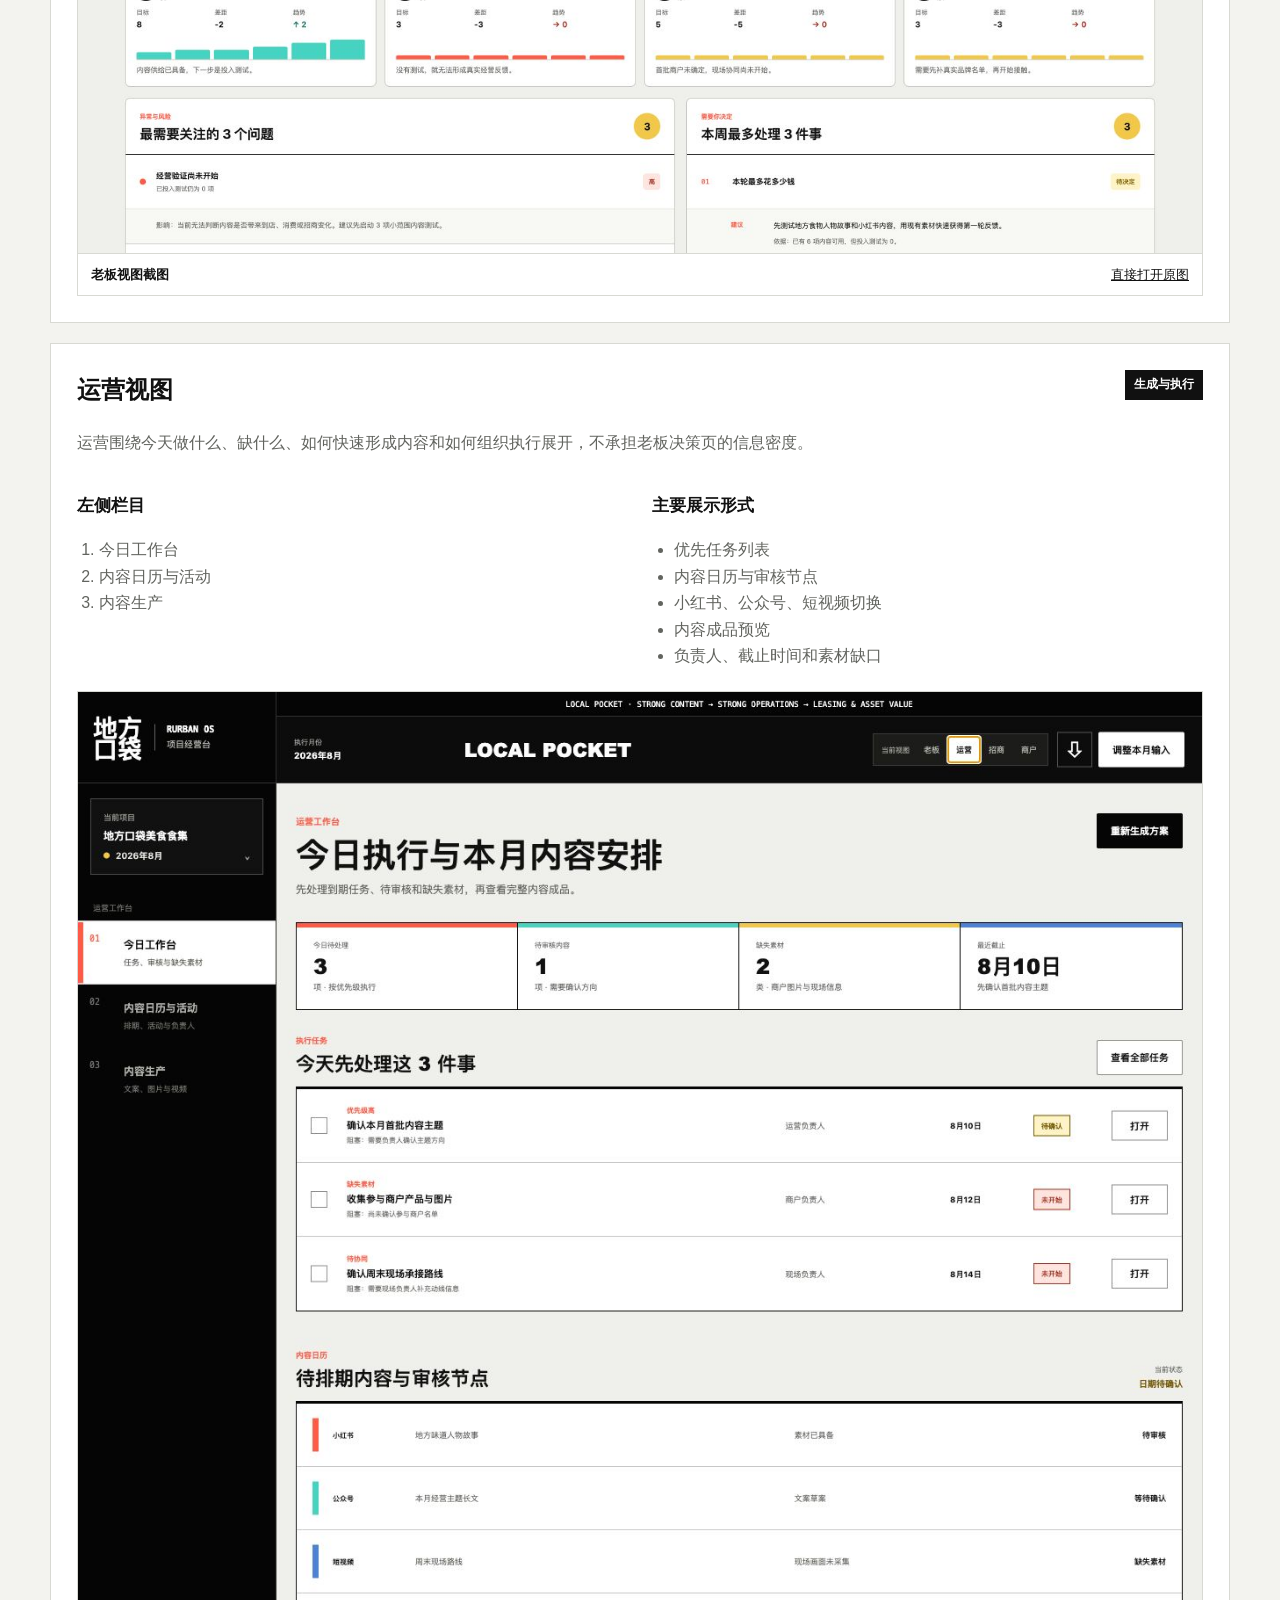
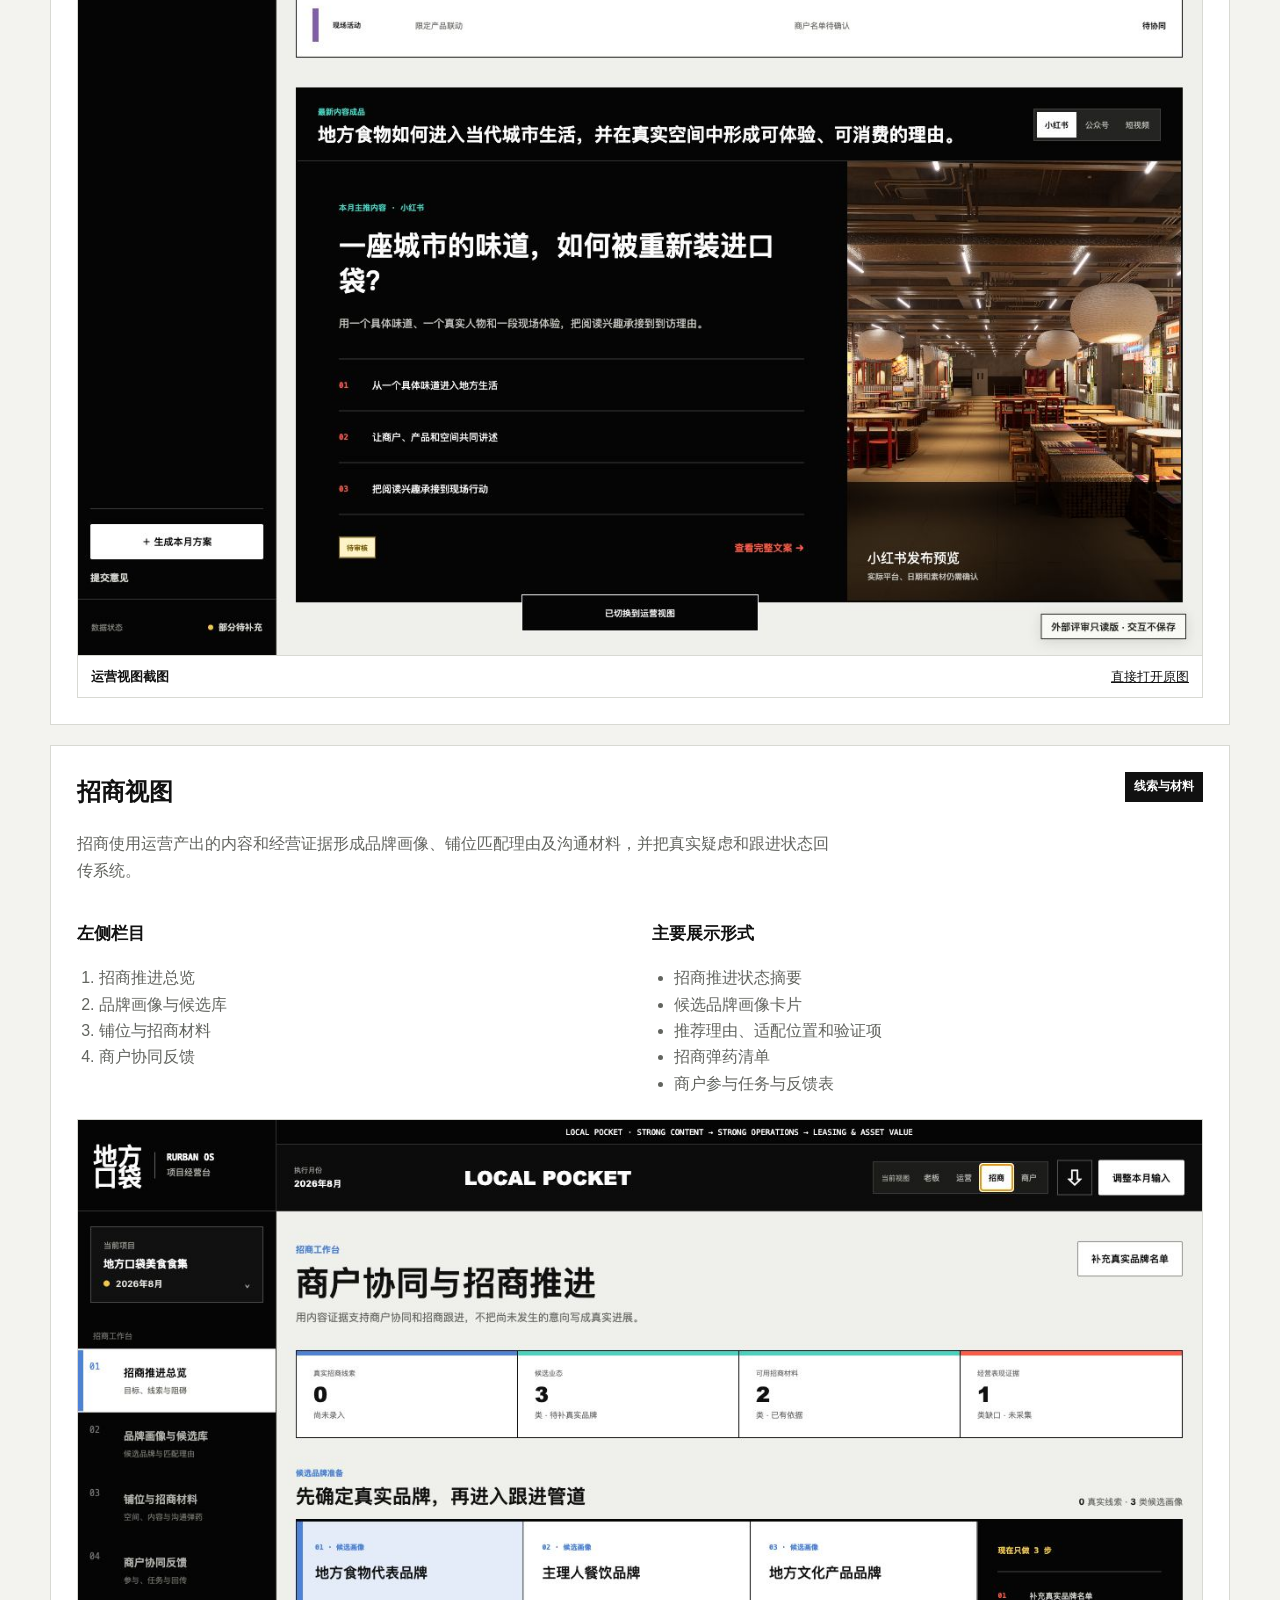
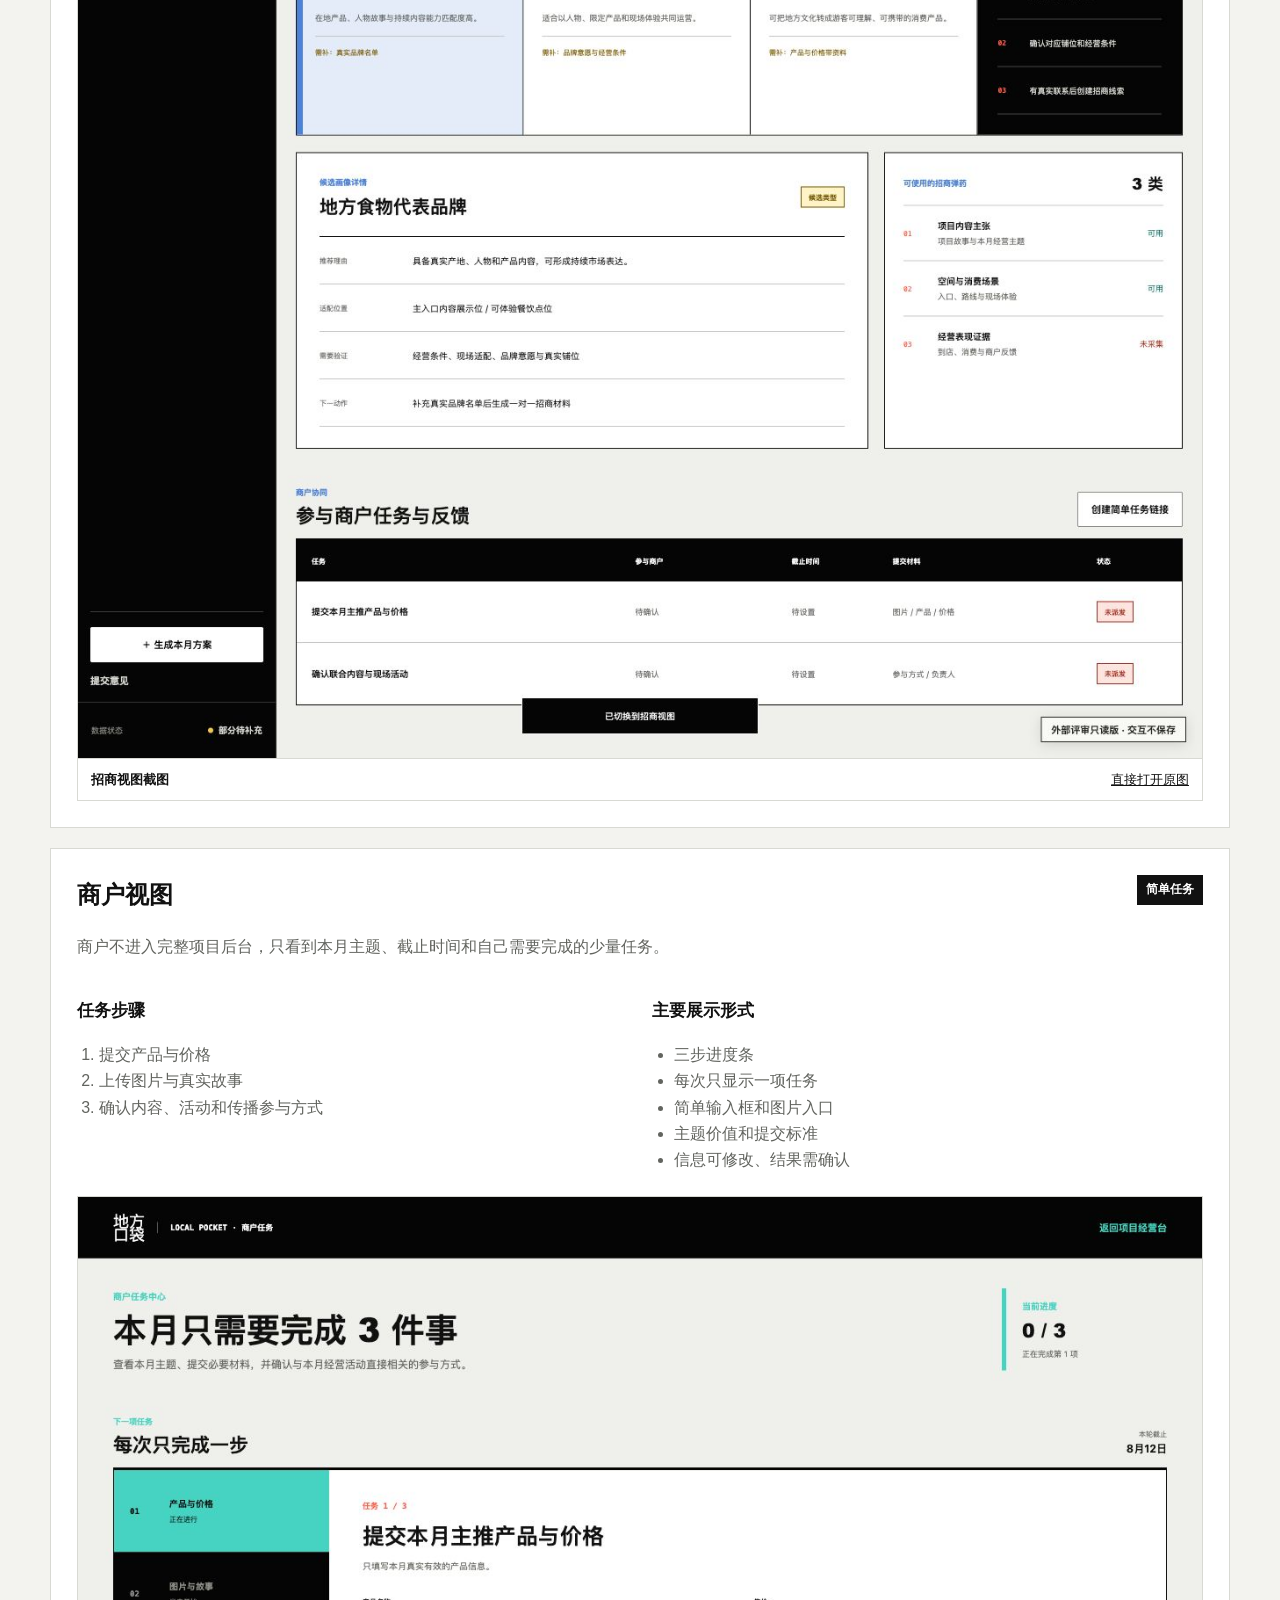
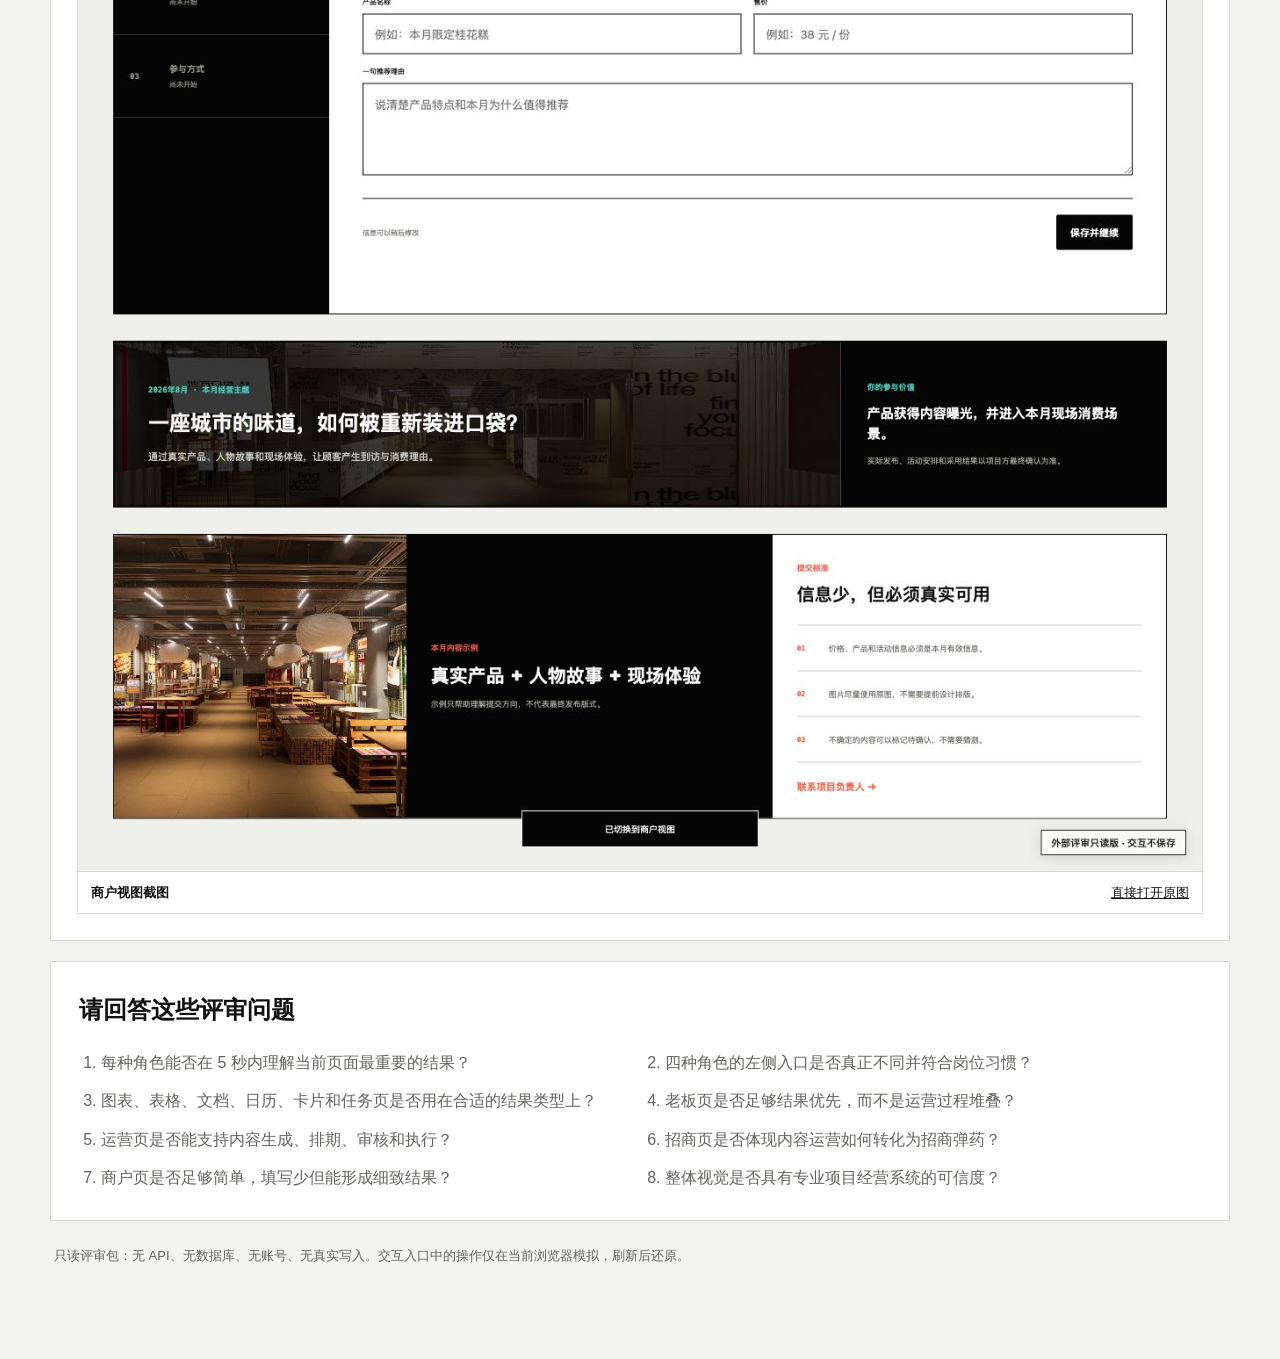
==== commit 6e07c3a1: "Rebuild owner view around operating pulse" ====
--- a/index.html
+++ b/index.html
@@ -82,12 +82,12 @@
     <div class="roles">
       <article id="owner">
         <div class="role-head">
-          <div><h2>老板视图</h2><p>老板首屏只看一句话现状、今天需要决定的三件事，以及距离第一条经营反馈还差几步；其他内容进入后续栏目。</p></div>
+          <div><h2>老板视图</h2><p>老板端为单页经营脉搏：先看 AI 经营摘要，再看 4 个核心指标、异常风险、最多 3 项待决定事项，并可继续问 AI 或打开周报与月报。</p></div>
           <span class="tag">结果与决策</span>
         </div>
         <div class="columns">
-          <div><h3>左侧栏目</h3><ol><li>项目经营总览</li><li>月度战役与审批</li><li>执行与协同进展</li><li>经营价值与趋势</li><li>下月决策与月报</li></ol></div>
-          <div><h3>主要展示形式</h3><ul><li>一句话经营现状</li><li>三项待决定事项</li><li>下一步进度</li><li>月度方案演示文稿</li><li>协同进展与下月决策</li></ul></div>
+          <div><h3>单页信息顺序</h3><ol><li>AI 经营摘要</li><li>4 个核心经营指标</li><li>异常与风险</li><li>最多 3 项待决定事项</li><li>问 AI 与经营简报</li></ol></div>
+          <div><h3>主要展示形式</h3><ul><li>发生了什么、为什么、建议关注什么</li><li>目标、实际、差距、趋势</li><li>可展开的风险与判断依据</li><li>指标原因详情</li><li>周报、月报和 AI 追问</li></ul></div>
         </div>
         <figure>
           <a href="screenshots/owner.png"><img src="screenshots/owner.png" alt="Rurban OS 老板视图完整桌面端截图"></a>
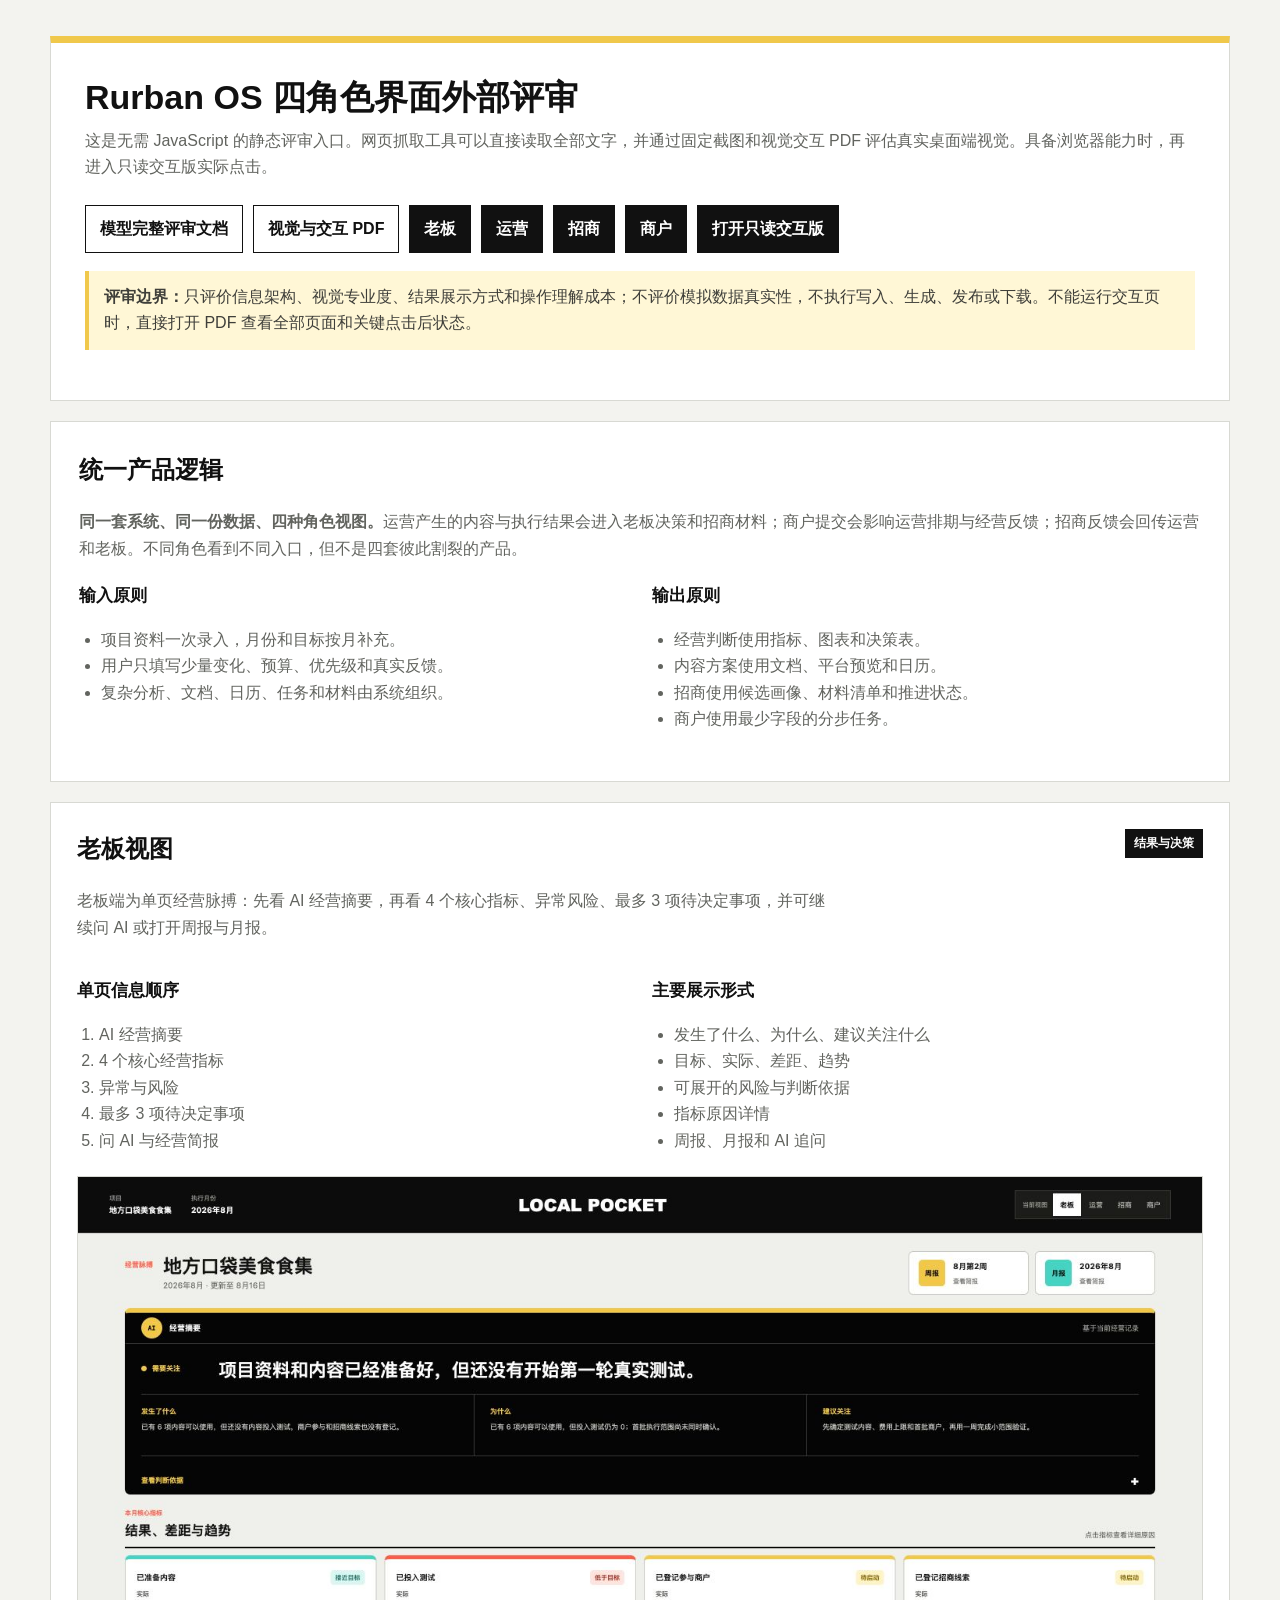
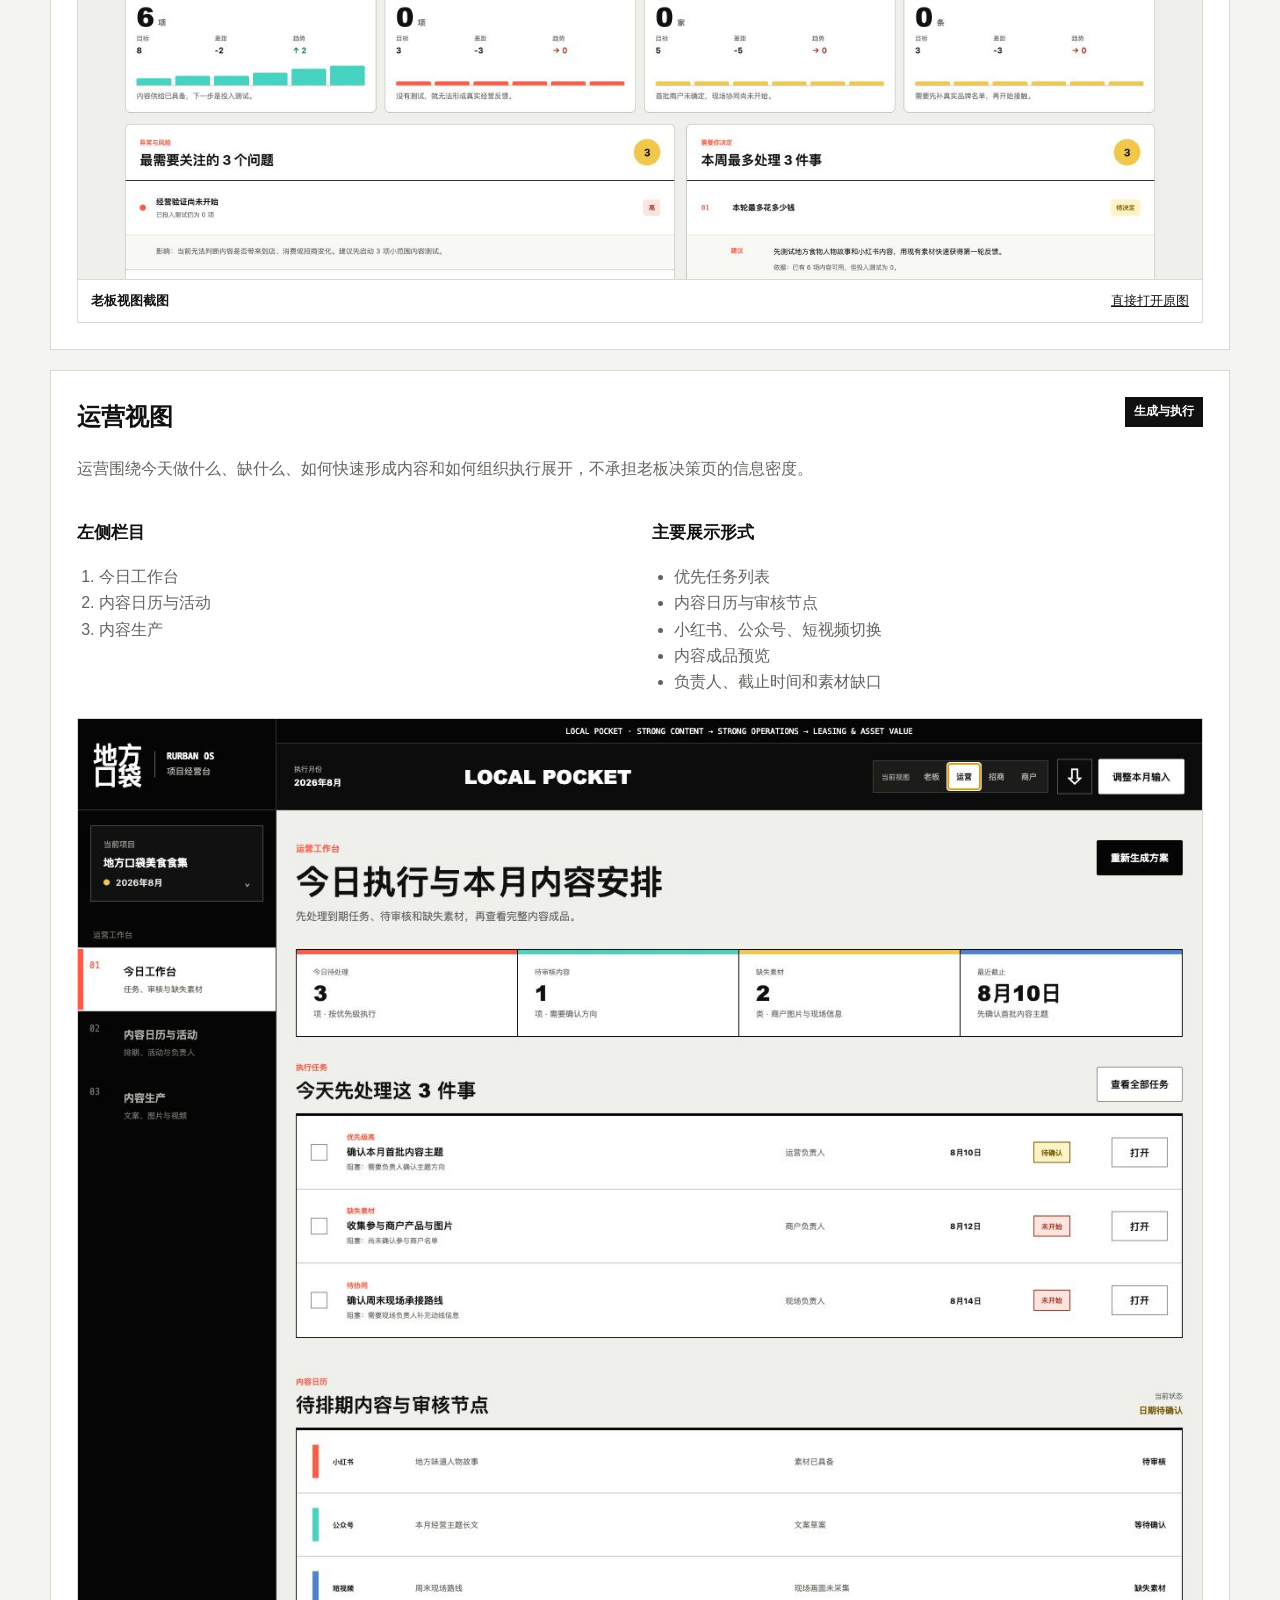
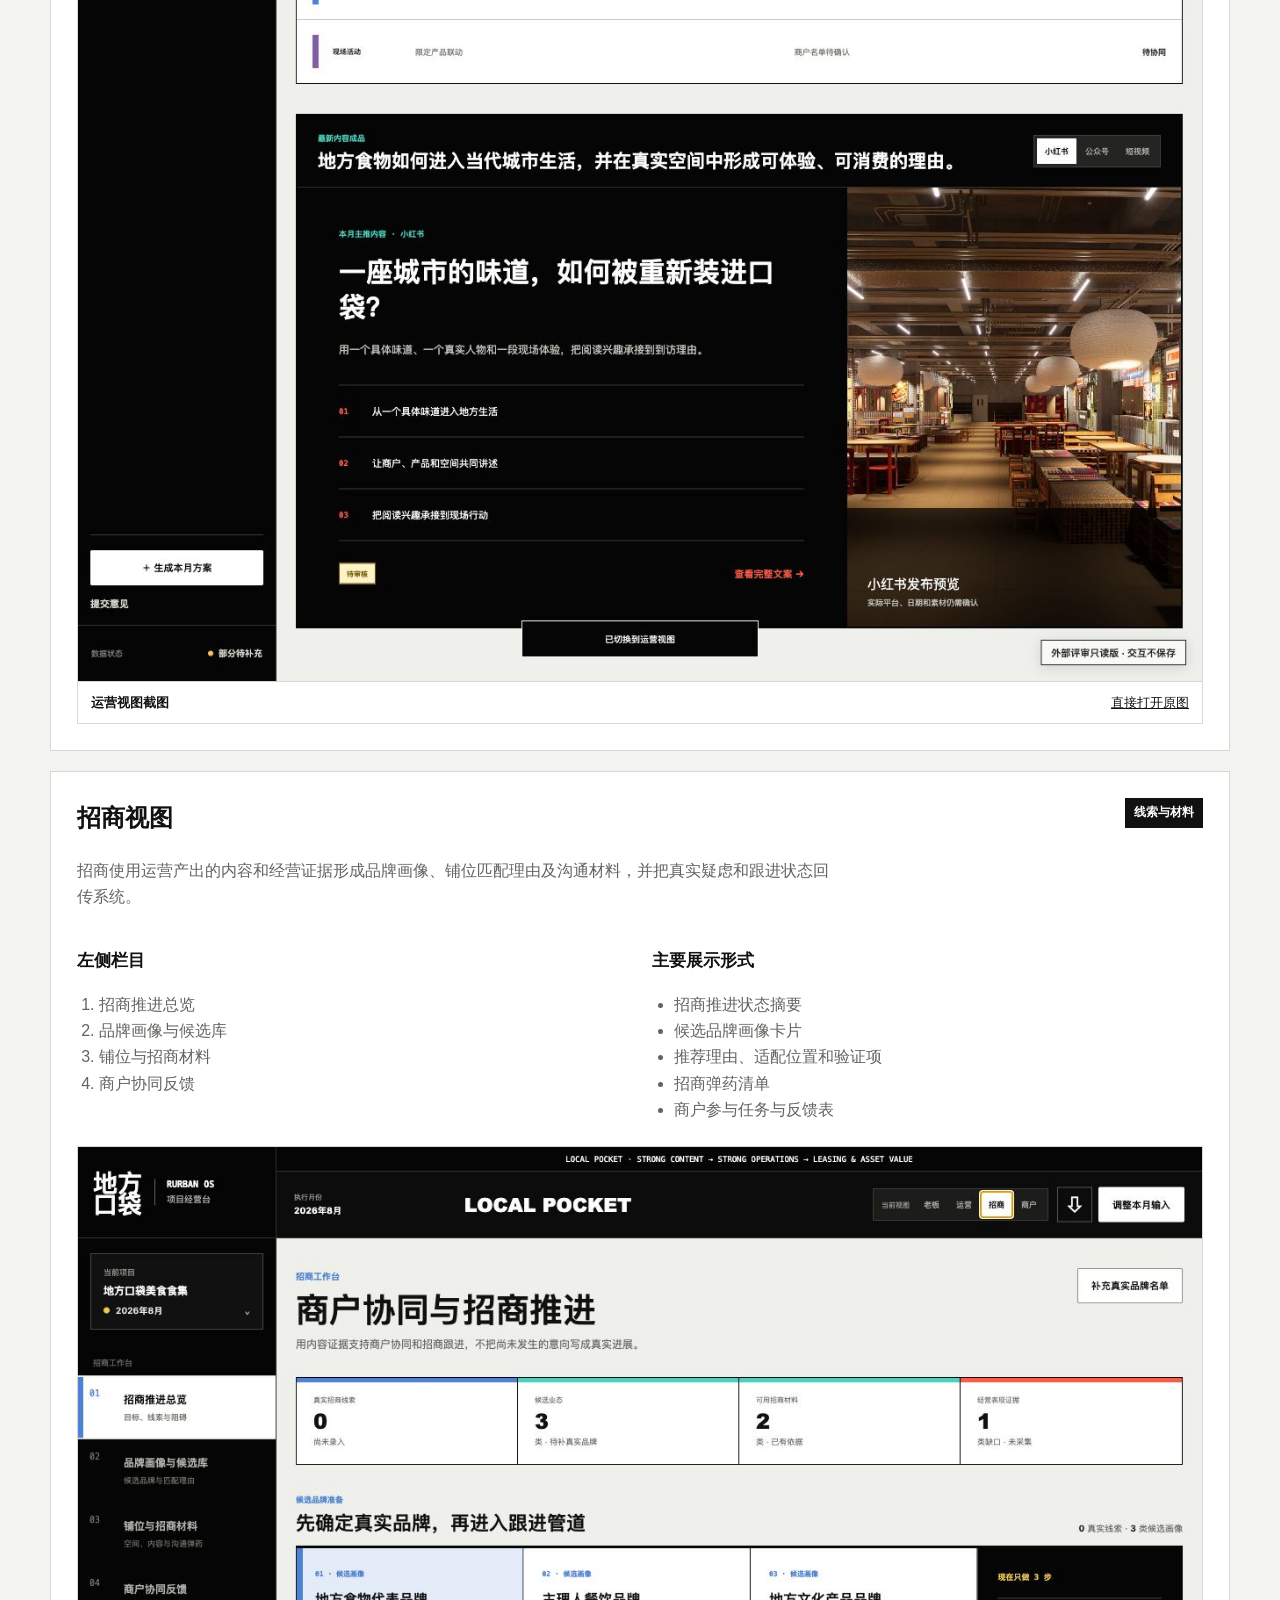
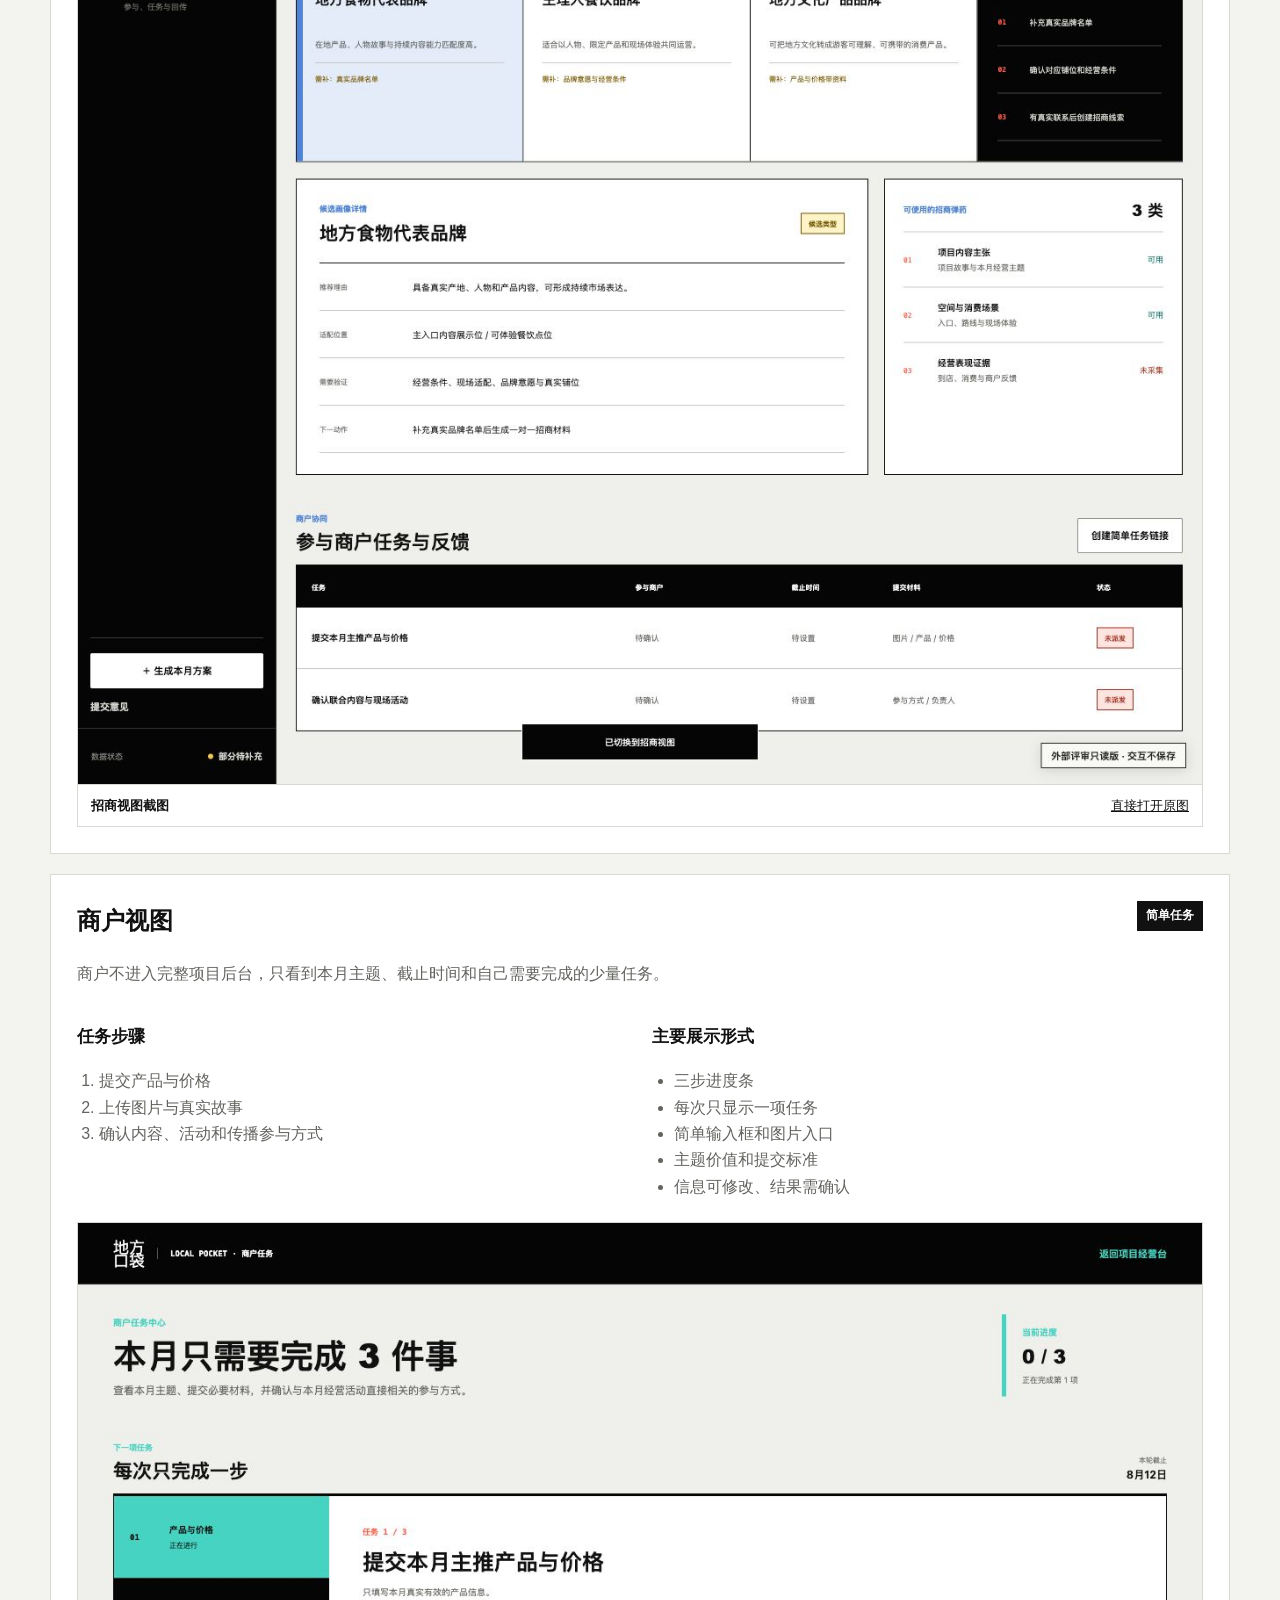
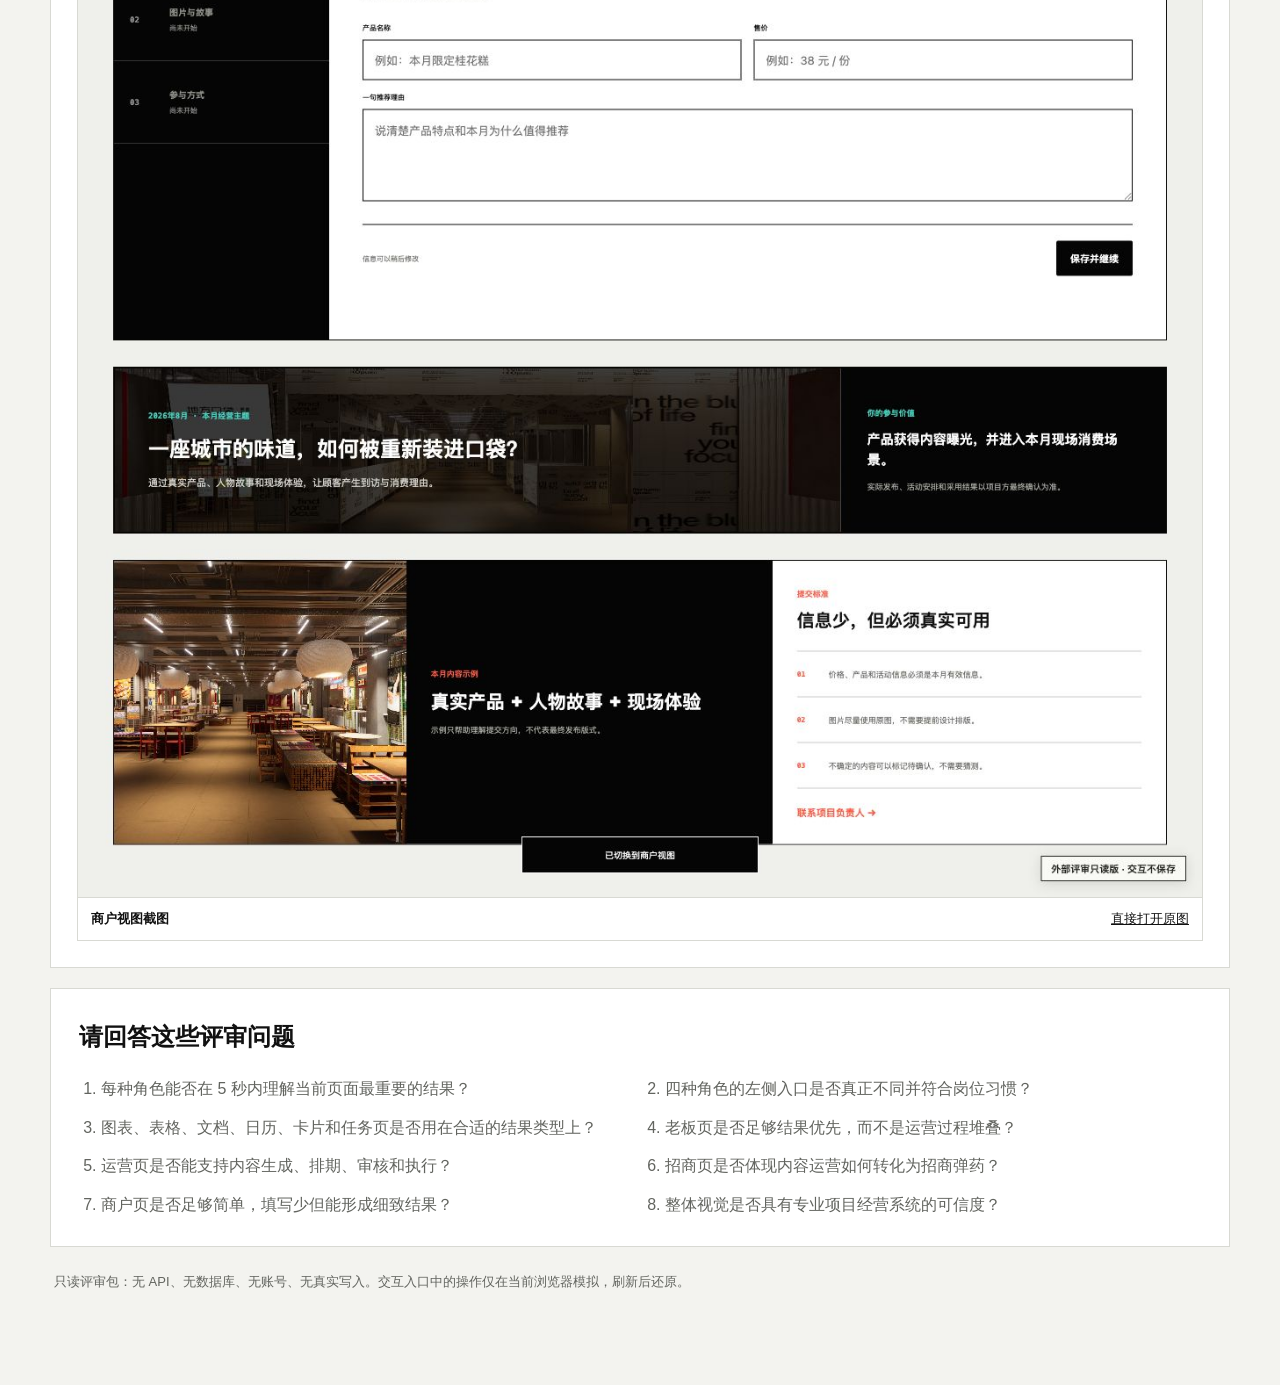
==== commit 6ef60d96: "Add stable visual interaction review fallback" ====
--- a/index.html
+++ b/index.html
@@ -43,16 +43,17 @@
   <main>
     <header>
       <h1>Rurban OS 四角色界面外部评审</h1>
-      <p>这是无需 JavaScript 的静态评审入口。网页抓取工具可以直接读取全部文字，并通过四张页面截图评估真实桌面端视觉。需要实际点击时，再进入只读交互版。</p>
+      <p>这是无需 JavaScript 的静态评审入口。网页抓取工具可以直接读取全部文字，并通过固定截图和视觉交互 PDF 评估真实桌面端视觉。具备浏览器能力时，再进入只读交互版实际点击。</p>
       <nav aria-label="评审入口">
         <a class="secondary" href="https://github.com/elomacken-sketch/rurban-os-role-review/blob/main/MODEL_REVIEW.md">模型完整评审文档</a>
+        <a class="secondary" href="output/pdf/rurban-os-model-review.pdf">视觉与交互 PDF</a>
         <a href="#owner">老板</a>
         <a href="#operations">运营</a>
         <a href="#leasing">招商</a>
         <a href="#merchant">商户</a>
         <a href="app/">打开只读交互版</a>
       </nav>
-      <p class="note"><strong>评审边界：</strong>只评价信息架构、视觉专业度、结果展示方式和操作理解成本；不评价模拟数据真实性，不执行写入、生成、发布或下载。</p>
+      <p class="note"><strong>评审边界：</strong>只评价信息架构、视觉专业度、结果展示方式和操作理解成本；不评价模拟数据真实性，不执行写入、生成、发布或下载。不能运行交互页时，直接打开 PDF 查看全部页面和关键点击后状态。</p>
     </header>
 
     <section aria-labelledby="scope-title">
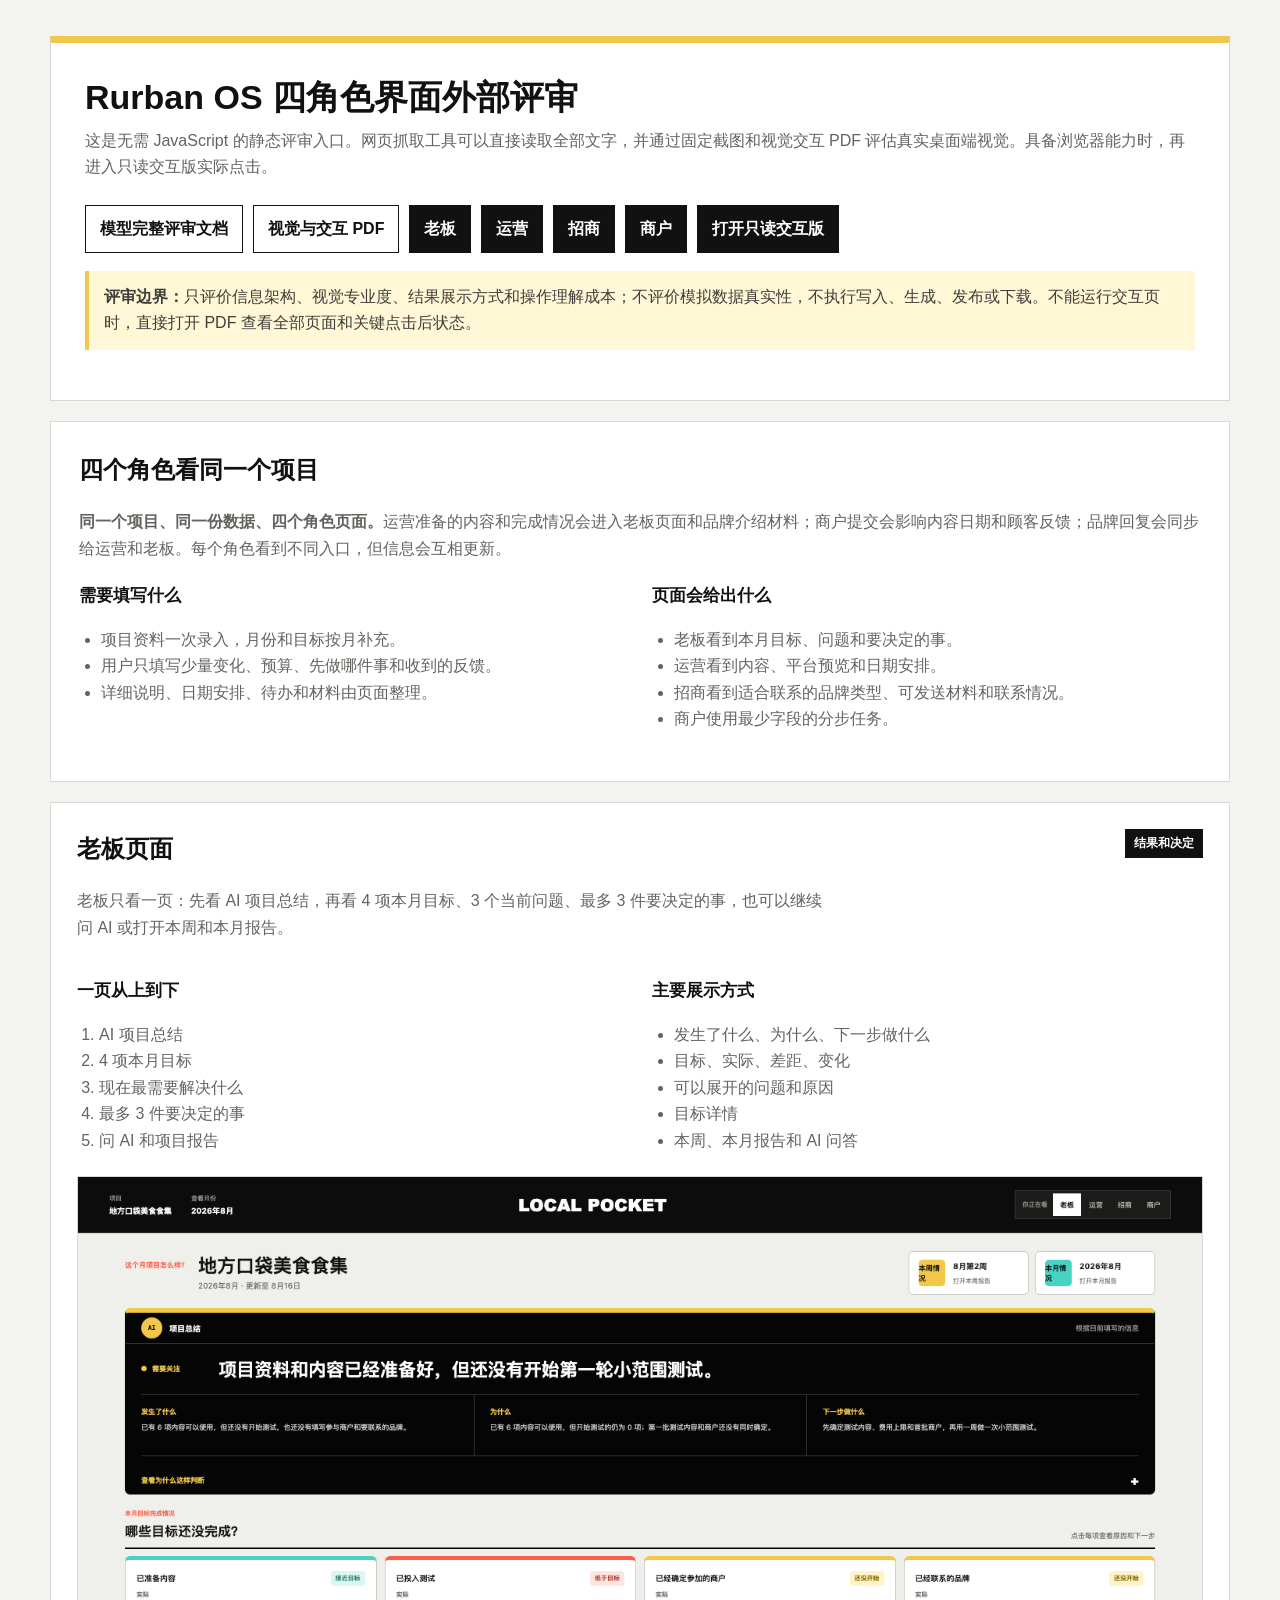
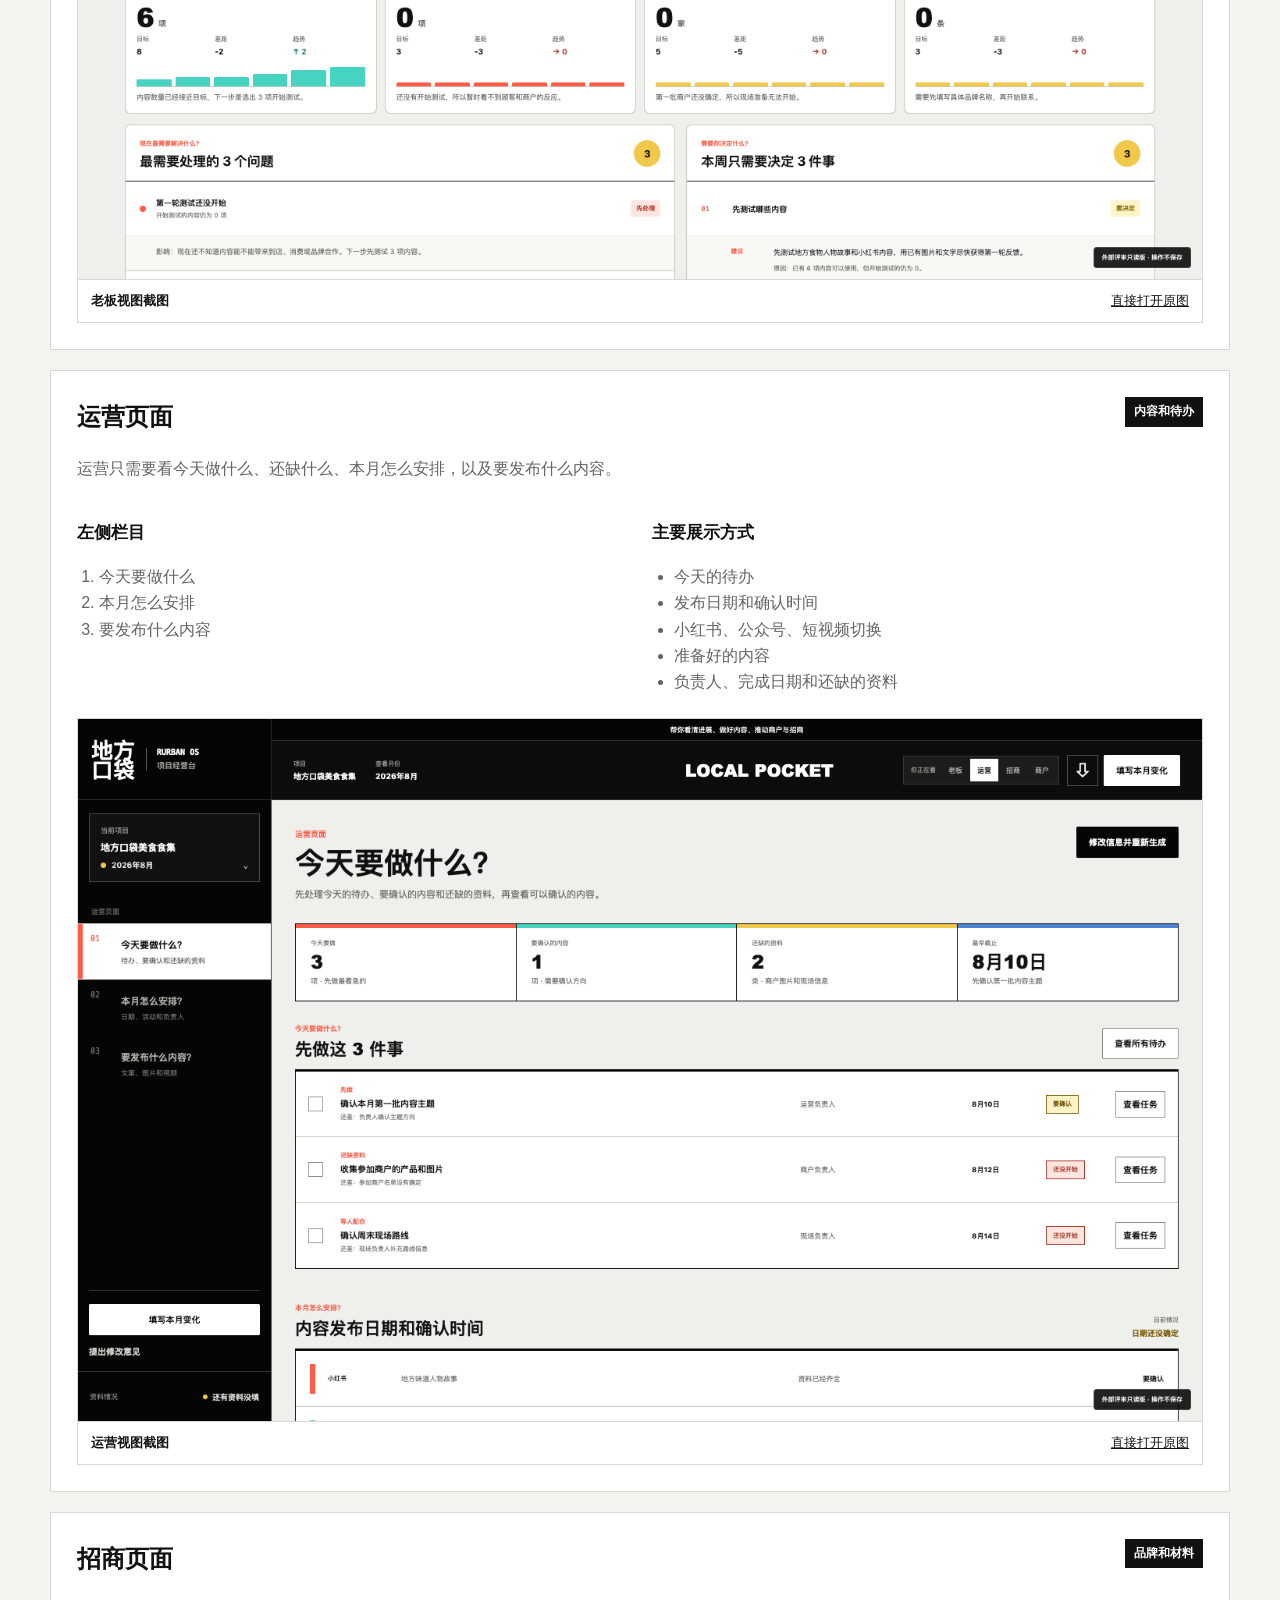
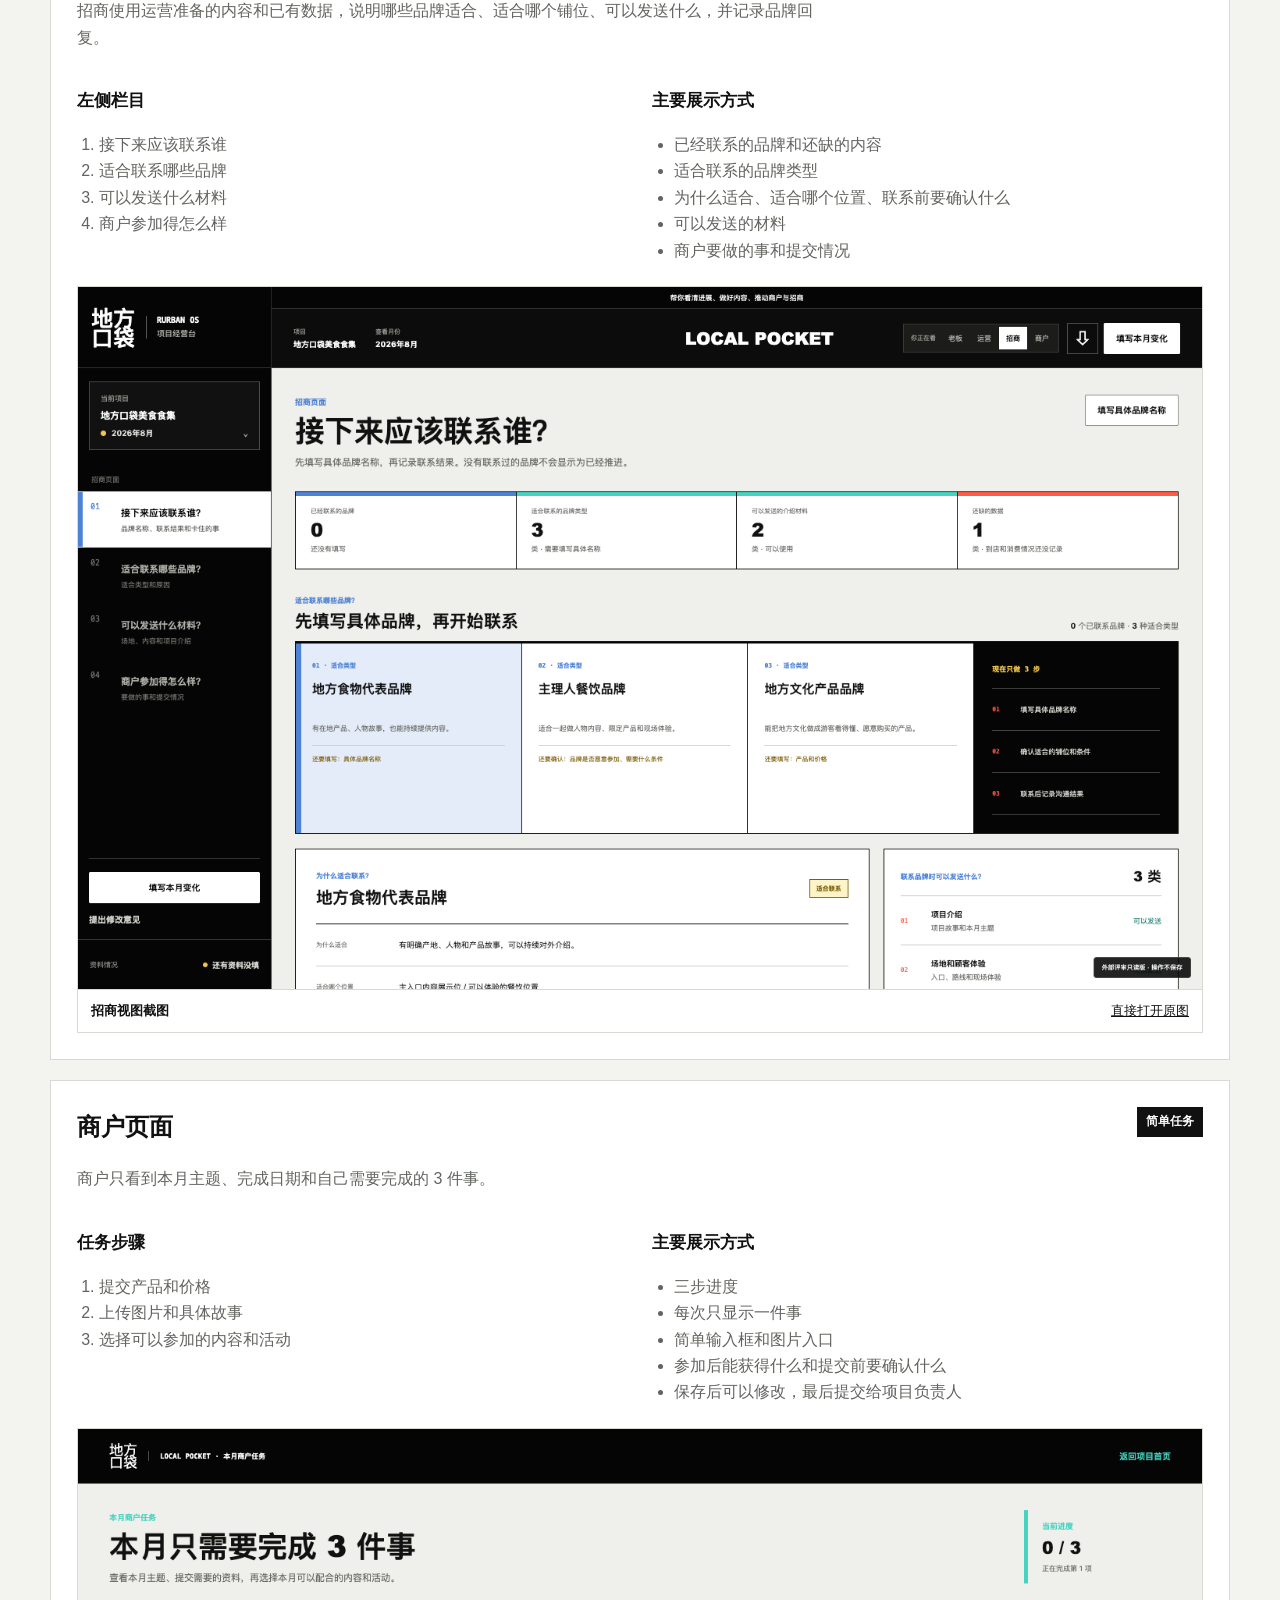
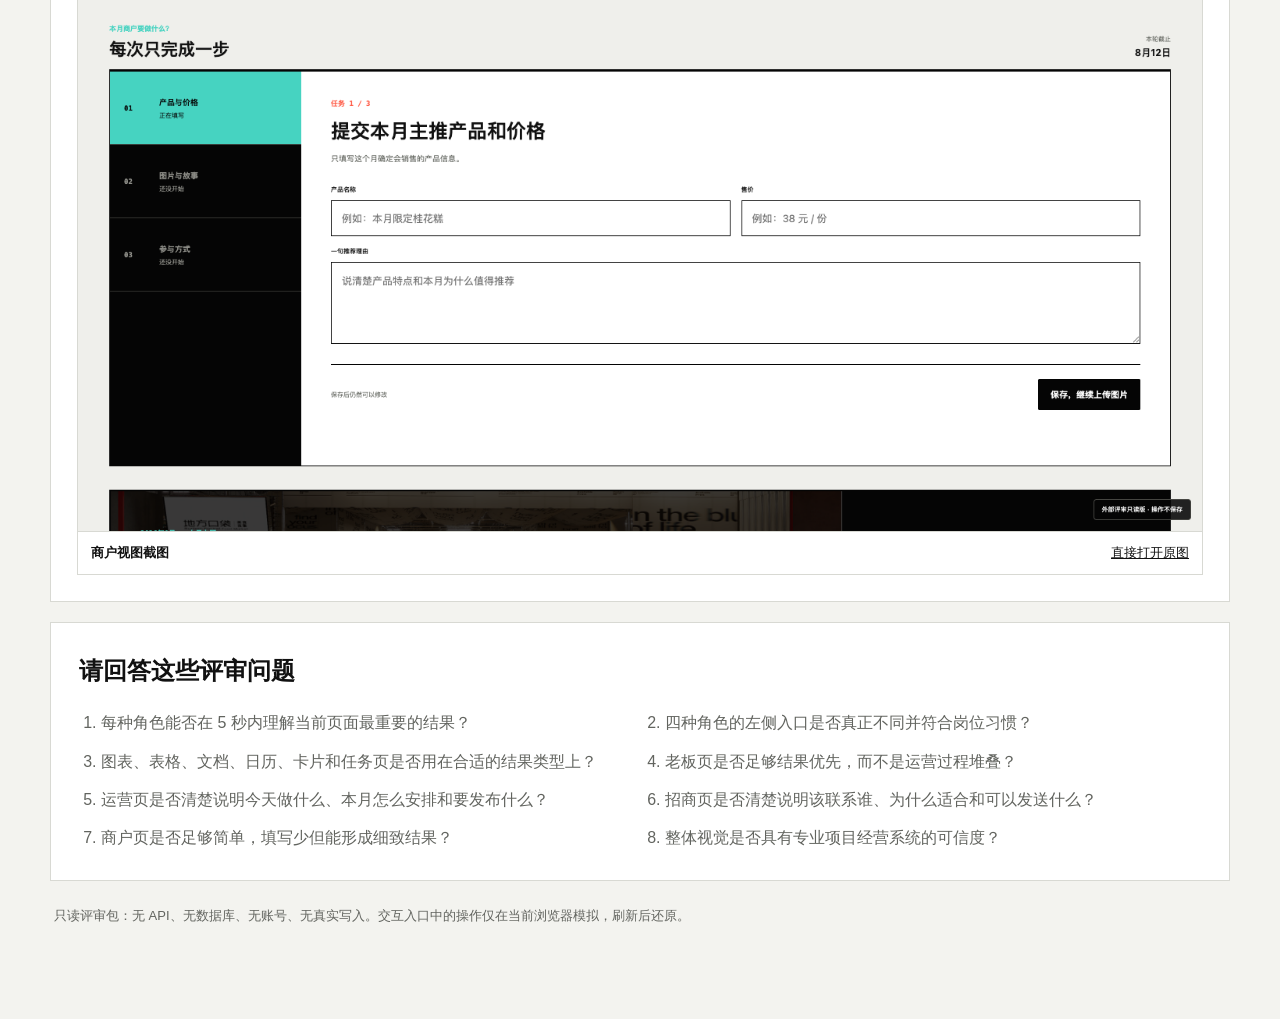
==== commit b9de0e36: "Rewrite user-facing copy in plain language" ====
--- a/index.html
+++ b/index.html
@@ -57,23 +57,23 @@
     </header>
 
     <section aria-labelledby="scope-title">
-      <h2 id="scope-title">统一产品逻辑</h2>
-      <p><strong>同一套系统、同一份数据、四种角色视图。</strong>运营产生的内容与执行结果会进入老板决策和招商材料；商户提交会影响运营排期与经营反馈；招商反馈会回传运营和老板。不同角色看到不同入口，但不是四套彼此割裂的产品。</p>
+      <h2 id="scope-title">四个角色看同一个项目</h2>
+      <p><strong>同一个项目、同一份数据、四个角色页面。</strong>运营准备的内容和完成情况会进入老板页面和品牌介绍材料；商户提交会影响内容日期和顾客反馈；品牌回复会同步给运营和老板。每个角色看到不同入口，但信息会互相更新。</p>
       <div class="columns">
         <div>
-          <h3>输入原则</h3>
+          <h3>需要填写什么</h3>
           <ul>
             <li>项目资料一次录入，月份和目标按月补充。</li>
-            <li>用户只填写少量变化、预算、优先级和真实反馈。</li>
-            <li>复杂分析、文档、日历、任务和材料由系统组织。</li>
+            <li>用户只填写少量变化、预算、先做哪件事和收到的反馈。</li>
+            <li>详细说明、日期安排、待办和材料由页面整理。</li>
           </ul>
         </div>
         <div>
-          <h3>输出原则</h3>
+          <h3>页面会给出什么</h3>
           <ul>
-            <li>经营判断使用指标、图表和决策表。</li>
-            <li>内容方案使用文档、平台预览和日历。</li>
-            <li>招商使用候选画像、材料清单和推进状态。</li>
+            <li>老板看到本月目标、问题和要决定的事。</li>
+            <li>运营看到内容、平台预览和日期安排。</li>
+            <li>招商看到适合联系的品牌类型、可发送材料和联系情况。</li>
             <li>商户使用最少字段的分步任务。</li>
           </ul>
         </div>
@@ -83,12 +83,12 @@
     <div class="roles">
       <article id="owner">
         <div class="role-head">
-          <div><h2>老板视图</h2><p>老板端为单页经营脉搏：先看 AI 经营摘要，再看 4 个核心指标、异常风险、最多 3 项待决定事项，并可继续问 AI 或打开周报与月报。</p></div>
-          <span class="tag">结果与决策</span>
+          <div><h2>老板页面</h2><p>老板只看一页：先看 AI 项目总结，再看 4 项本月目标、3 个当前问题、最多 3 件要决定的事，也可以继续问 AI 或打开本周和本月报告。</p></div>
+          <span class="tag">结果和决定</span>
         </div>
         <div class="columns">
-          <div><h3>单页信息顺序</h3><ol><li>AI 经营摘要</li><li>4 个核心经营指标</li><li>异常与风险</li><li>最多 3 项待决定事项</li><li>问 AI 与经营简报</li></ol></div>
-          <div><h3>主要展示形式</h3><ul><li>发生了什么、为什么、建议关注什么</li><li>目标、实际、差距、趋势</li><li>可展开的风险与判断依据</li><li>指标原因详情</li><li>周报、月报和 AI 追问</li></ul></div>
+          <div><h3>一页从上到下</h3><ol><li>AI 项目总结</li><li>4 项本月目标</li><li>现在最需要解决什么</li><li>最多 3 件要决定的事</li><li>问 AI 和项目报告</li></ol></div>
+          <div><h3>主要展示方式</h3><ul><li>发生了什么、为什么、下一步做什么</li><li>目标、实际、差距、变化</li><li>可以展开的问题和原因</li><li>目标详情</li><li>本周、本月报告和 AI 问答</li></ul></div>
         </div>
         <figure>
           <a href="screenshots/owner.png"><img src="screenshots/owner.png" alt="Rurban OS 老板视图完整桌面端截图"></a>
@@ -98,12 +98,12 @@
 
       <article id="operations">
         <div class="role-head">
-          <div><h2>运营视图</h2><p>运营围绕今天做什么、缺什么、如何快速形成内容和如何组织执行展开，不承担老板决策页的信息密度。</p></div>
-          <span class="tag">生成与执行</span>
+          <div><h2>运营页面</h2><p>运营只需要看今天做什么、还缺什么、本月怎么安排，以及要发布什么内容。</p></div>
+          <span class="tag">内容和待办</span>
         </div>
         <div class="columns">
-          <div><h3>左侧栏目</h3><ol><li>今日工作台</li><li>内容日历与活动</li><li>内容生产</li></ol></div>
-          <div><h3>主要展示形式</h3><ul><li>优先任务列表</li><li>内容日历与审核节点</li><li>小红书、公众号、短视频切换</li><li>内容成品预览</li><li>负责人、截止时间和素材缺口</li></ul></div>
+          <div><h3>左侧栏目</h3><ol><li>今天要做什么</li><li>本月怎么安排</li><li>要发布什么内容</li></ol></div>
+          <div><h3>主要展示方式</h3><ul><li>今天的待办</li><li>发布日期和确认时间</li><li>小红书、公众号、短视频切换</li><li>准备好的内容</li><li>负责人、完成日期和还缺的资料</li></ul></div>
         </div>
         <figure>
           <a href="screenshots/operations.png"><img src="screenshots/operations.png" alt="Rurban OS 运营视图完整桌面端截图"></a>
@@ -113,12 +113,12 @@
 
       <article id="leasing">
         <div class="role-head">
-          <div><h2>招商视图</h2><p>招商使用运营产出的内容和经营证据形成品牌画像、铺位匹配理由及沟通材料，并把真实疑虑和跟进状态回传系统。</p></div>
-          <span class="tag">线索与材料</span>
+          <div><h2>招商页面</h2><p>招商使用运营准备的内容和已有数据，说明哪些品牌适合、适合哪个铺位、可以发送什么，并记录品牌回复。</p></div>
+          <span class="tag">品牌和材料</span>
         </div>
         <div class="columns">
-          <div><h3>左侧栏目</h3><ol><li>招商推进总览</li><li>品牌画像与候选库</li><li>铺位与招商材料</li><li>商户协同反馈</li></ol></div>
-          <div><h3>主要展示形式</h3><ul><li>招商推进状态摘要</li><li>候选品牌画像卡片</li><li>推荐理由、适配位置和验证项</li><li>招商弹药清单</li><li>商户参与任务与反馈表</li></ul></div>
+          <div><h3>左侧栏目</h3><ol><li>接下来应该联系谁</li><li>适合联系哪些品牌</li><li>可以发送什么材料</li><li>商户参加得怎么样</li></ol></div>
+          <div><h3>主要展示方式</h3><ul><li>已经联系的品牌和还缺的内容</li><li>适合联系的品牌类型</li><li>为什么适合、适合哪个位置、联系前要确认什么</li><li>可以发送的材料</li><li>商户要做的事和提交情况</li></ul></div>
         </div>
         <figure>
           <a href="screenshots/leasing.png"><img src="screenshots/leasing.png" alt="Rurban OS 招商视图完整桌面端截图"></a>
@@ -128,12 +128,12 @@
 
       <article id="merchant">
         <div class="role-head">
-          <div><h2>商户视图</h2><p>商户不进入完整项目后台，只看到本月主题、截止时间和自己需要完成的少量任务。</p></div>
+          <div><h2>商户页面</h2><p>商户只看到本月主题、完成日期和自己需要完成的 3 件事。</p></div>
           <span class="tag">简单任务</span>
         </div>
         <div class="columns">
-          <div><h3>任务步骤</h3><ol><li>提交产品与价格</li><li>上传图片与真实故事</li><li>确认内容、活动和传播参与方式</li></ol></div>
-          <div><h3>主要展示形式</h3><ul><li>三步进度条</li><li>每次只显示一项任务</li><li>简单输入框和图片入口</li><li>主题价值和提交标准</li><li>信息可修改、结果需确认</li></ul></div>
+          <div><h3>任务步骤</h3><ol><li>提交产品和价格</li><li>上传图片和具体故事</li><li>选择可以参加的内容和活动</li></ol></div>
+          <div><h3>主要展示方式</h3><ul><li>三步进度</li><li>每次只显示一件事</li><li>简单输入框和图片入口</li><li>参加后能获得什么和提交前要确认什么</li><li>保存后可以修改，最后提交给项目负责人</li></ul></div>
         </div>
         <figure>
           <a href="screenshots/merchant.png"><img src="screenshots/merchant.png" alt="Rurban OS 商户视图完整桌面端截图"></a>
@@ -149,8 +149,8 @@
         <li>四种角色的左侧入口是否真正不同并符合岗位习惯？</li>
         <li>图表、表格、文档、日历、卡片和任务页是否用在合适的结果类型上？</li>
         <li>老板页是否足够结果优先，而不是运营过程堆叠？</li>
-        <li>运营页是否能支持内容生成、排期、审核和执行？</li>
-        <li>招商页是否体现内容运营如何转化为招商弹药？</li>
+        <li>运营页是否清楚说明今天做什么、本月怎么安排和要发布什么？</li>
+        <li>招商页是否清楚说明该联系谁、为什么适合和可以发送什么？</li>
         <li>商户页是否足够简单，填写少但能形成细致结果？</li>
         <li>整体视觉是否具有专业项目经营系统的可信度？</li>
       </ol>
